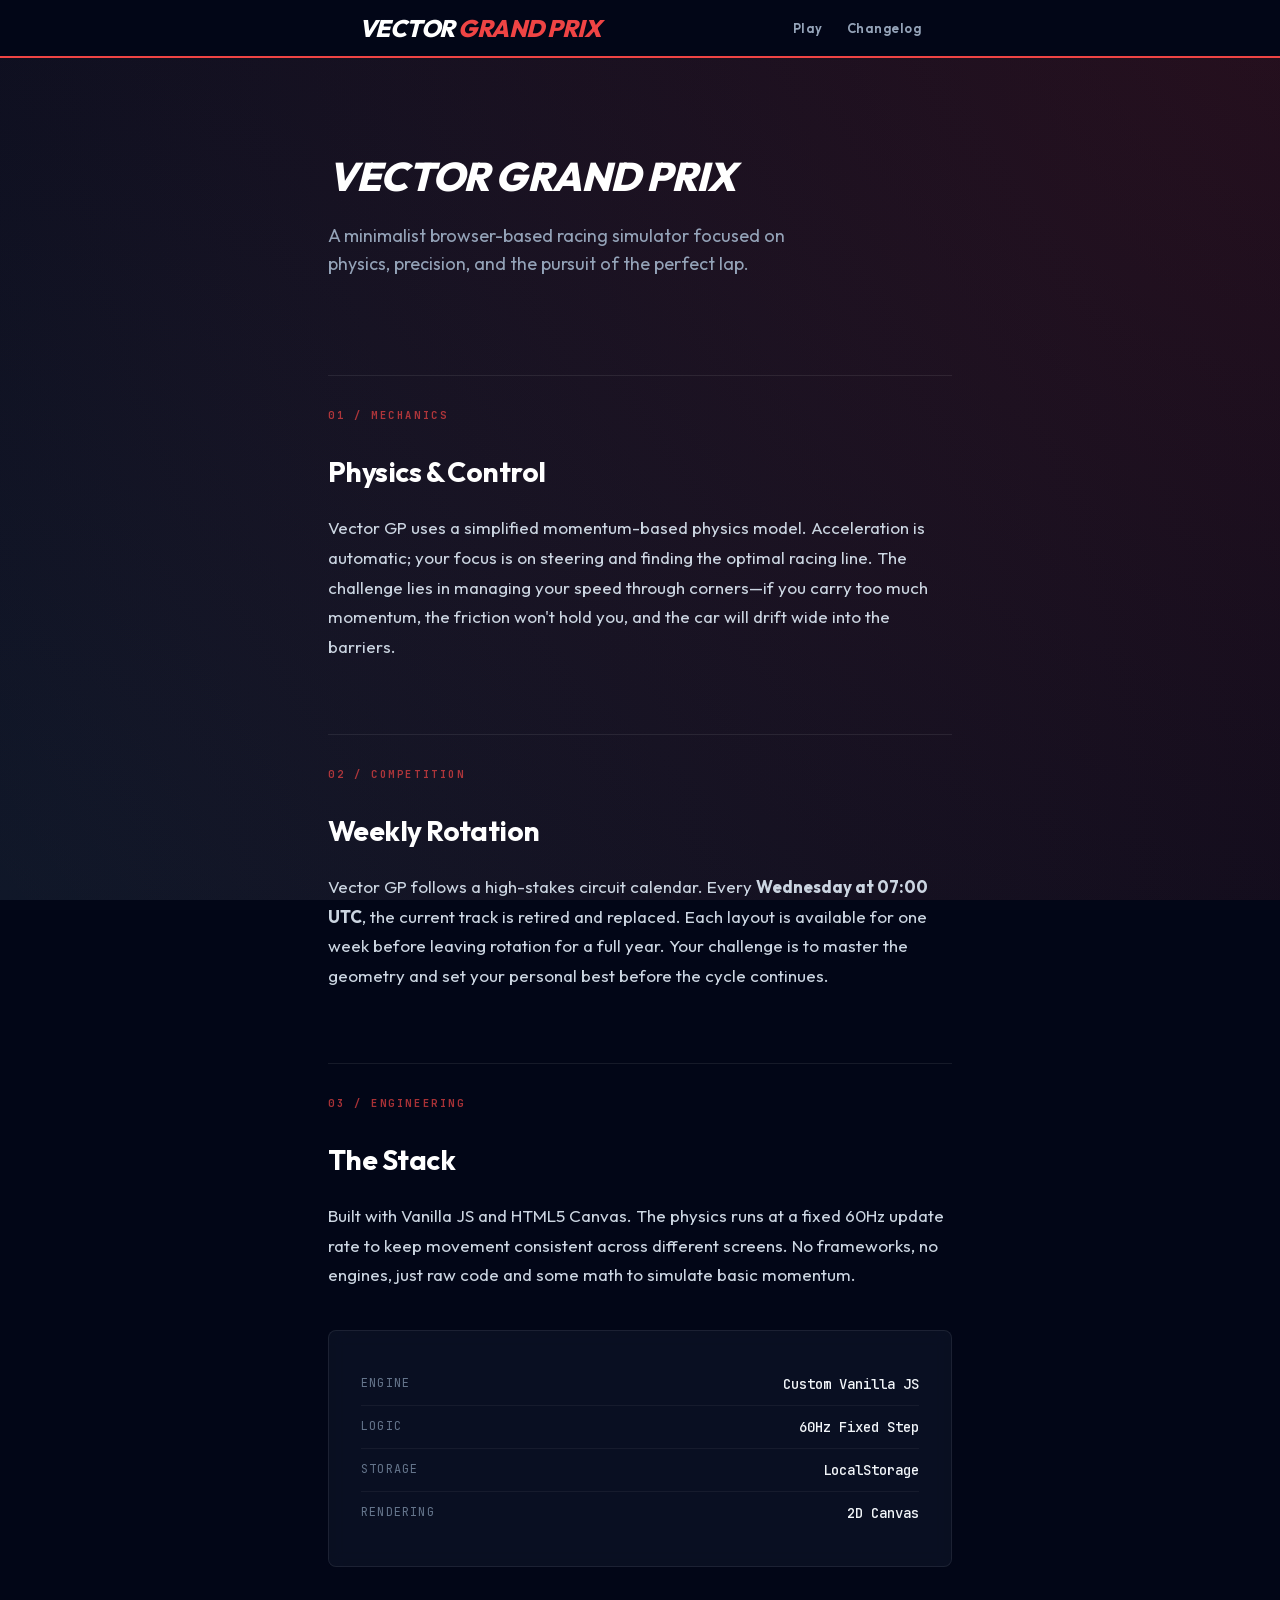
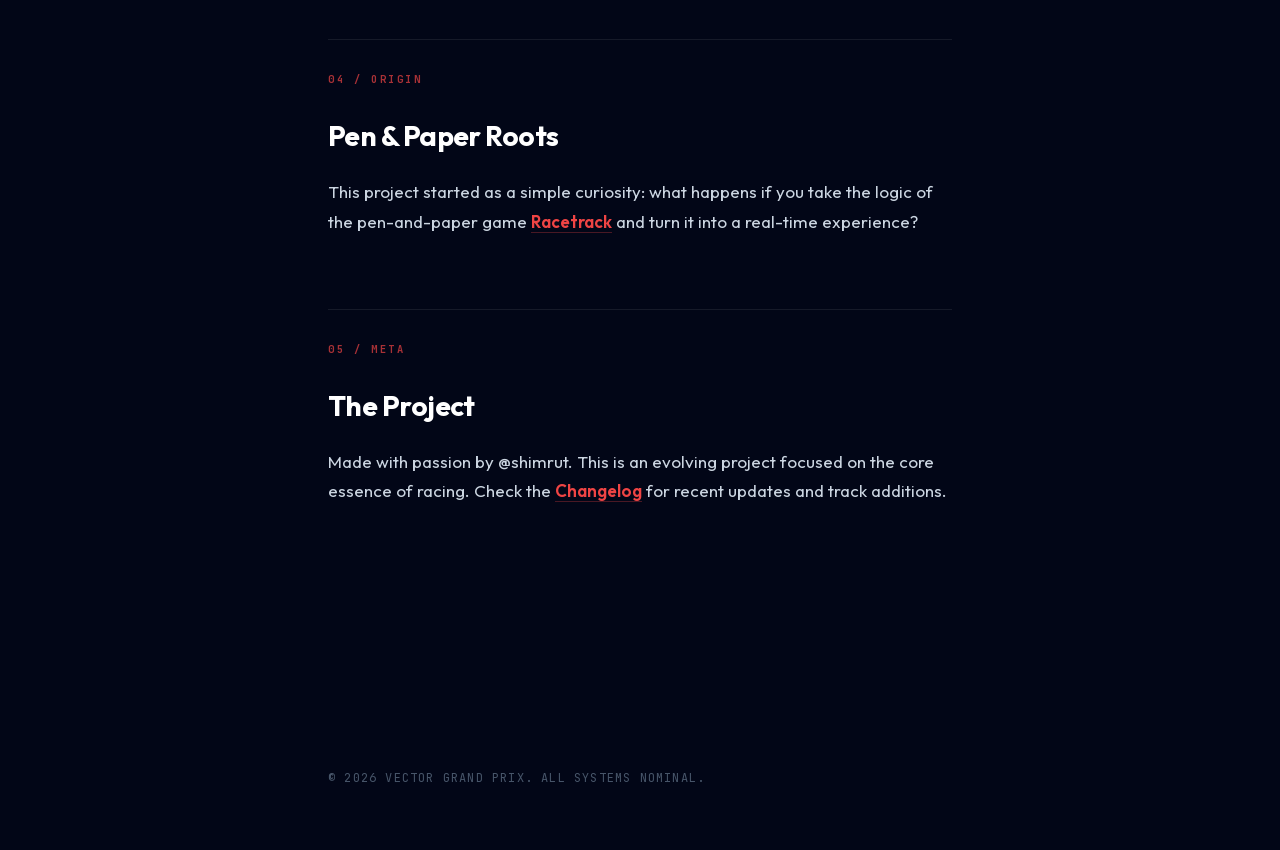
==== about.html @ 2364486f "Add files via upload Signed-off-by: Bogdan Popa <67425099+shimrut@users.noreply.github.com>" ====
<!DOCTYPE html>
<html lang="en">

<head>
    <script>
        if (location.hostname === 'vectorgp.run') {
            const s = document.createElement('script');
            s.defer = true;
            s.src = 'https://cloud.umami.is/script.js';
            s.dataset.websiteId = 'd61b5069-df2c-4e9b-a7d2-125c7fb7c760';
            document.head.appendChild(s);
        }
    </script>
    <meta charset="UTF-8">
    <meta name="viewport" content="width=device-width, initial-scale=1.0, viewport-fit=cover">
    <title>About | Vector Grand Prix</title>
    <meta name="description"
        content="About Vector Grand Prix: a free browser-based formula racing game. Physics-based steering, weekly circuits, no sign-up.">
    <meta name="keywords" content="vector grand prix about, formula racing game, browser racing, free racing game">
    <meta name="author" content="Vector Grand Prix Team">

    <meta property="og:type" content="website">
    <meta property="og:site_name" content="Vector Grand Prix">
    <meta property="og:url" content="https://vectorgp.run/about.html">
    <meta property="og:title" content="About | Vector Grand Prix">
    <meta property="og:description"
        content="Free browser formula racing. Master circuits, set your best lap. New track every Wednesday.">
    <meta property="og:image" content="https://vectorgp.run/social-preview.png">
    <meta property="og:locale" content="en_US">

    <meta property="twitter:card" content="summary_large_image">
    <meta property="twitter:url" content="https://vectorgp.run/about.html">
    <meta property="twitter:title" content="About | Vector Grand Prix">
    <meta property="twitter:description"
        content="Free browser formula racing. Master circuits, set your best lap. New track every Wednesday.">
    <meta property="twitter:image" content="https://vectorgp.run/social-preview.png">

    <link rel="canonical" href="https://vectorgp.run/about.html">
    <link rel="icon" type="image/png" href="favicon.png">
    <link rel="stylesheet" href="styles.css?v=0.347">

    <!-- Structured data (SEO + GEO: machine-readable, quotable summary for search and generative engines) -->
    <script type="application/ld+json">
    {
      "@context": "https://schema.org",
      "@type": "WebPage",
      "name": "About | Vector Grand Prix",
      "description": "About Vector Grand Prix: free browser-based formula racing. Physics-based steering, weekly circuits, no sign-up. New track every Wednesday at 07:00 UTC. Play on desktop or mobile.",
      "inLanguage": "en",
      "url": "https://vectorgp.run/about.html",
      "isPartOf": { "@type": "WebSite", "name": "Vector Grand Prix", "url": "https://vectorgp.run/" },
      "about": {
        "@type": "VideoGame",
        "name": "Vector Grand Prix",
        "description": "Free browser formula racing game. Steer with keyboard or touch, drift around circuits, set your best lap without crashing. New track weekly (Wednesday 07:00 UTC).",
        "genre": "Racing",
        "gamePlatform": "Web browser",
        "playMode": "SinglePlayer",
        "inLanguage": "en",
        "author": { "@type": "Person", "name": "Bogdan Popa" },
        "url": "https://vectorgp.run/"
      },
      "mainEntity": {
        "@type": "VideoGame",
        "name": "Vector Grand Prix",
        "genre": "Racing",
        "gamePlatform": "Web browser",
        "playMode": "SinglePlayer"
      },
      "breadcrumb": {
        "@type": "BreadcrumbList",
        "itemListElement": [
          { "@type": "ListItem", "position": 1, "name": "Play", "item": "https://vectorgp.run/" },
          { "@type": "ListItem", "position": 2, "name": "About", "item": "https://vectorgp.run/about.html" }
        ]
      }
    }
    </script>
</head>

<body class="about-page">

    <header role="banner">
        <a href="index.html" class="site-logo">Vector <span class="full-name">Grand Prix</span></a>
        <nav class="header-right" aria-label="Site">
            <a href="index.html"
                style="color: #94a3b8; text-decoration: none; font-size: 0.8125rem; font-weight: 600; letter-spacing: 0.04em; transition: color 0.2s;">Play</a>
            <a href="changelog.html"
                style="color: #94a3b8; text-decoration: none; font-size: 0.8125rem; font-weight: 600; letter-spacing: 0.04em; transition: color 0.2s;">Changelog</a>
        </nav>
    </header>

    <main class="about-page__main" role="main">
        <section class="about-hero" aria-label="Introduction">
            <h1 class="about-hero__title">Vector Grand Prix</h1>
            <p class="about-hero__subtitle">A minimalist browser-based racing simulator focused on physics, precision,
                and the pursuit of the perfect lap.</p>
        </section>

        <section class="about-section">
            <span class="about-section__label">01 / Mechanics</span>
            <div class="about-content">
                <h2>Physics & Control</h2>
                <p>Vector GP uses a simplified momentum-based physics model. Acceleration is automatic; your focus is on
                    steering and finding the optimal racing line. The challenge lies in managing your speed through
                    corners—if you carry too much momentum, the friction won't hold you, and the car will drift wide
                    into the barriers.</p>
            </div>
        </section>

        <section class="about-section">
            <span class="about-section__label">02 / Competition</span>
            <div class="about-content">
                <h2>Weekly Rotation</h2>
                <p>Vector GP follows a high-stakes circuit calendar. Every <strong>Wednesday at 07:00 UTC</strong>, the
                    current track is retired and replaced. Each layout is available for one week before leaving rotation
                    for a full year. Your challenge is to master the geometry and set your personal best before the
                    cycle continues.</p>
            </div>
        </section>

        <section class="about-section">
            <span class="about-section__label">03 / Engineering</span>
            <div class="about-content">
                <h2>The Stack</h2>
                <p>Built with Vanilla JS and HTML5 Canvas. The physics runs at a fixed 60Hz update rate to keep movement
                    consistent across different screens. No frameworks, no engines, just raw code and some math to
                    simulate basic momentum.</p>

                <div class="about-specs">
                    <div class="spec-item">
                        <span class="spec-label">Engine</span>
                        <span class="spec-value">Custom Vanilla JS</span>
                    </div>
                    <div class="spec-item">
                        <span class="spec-label">Logic</span>
                        <span class="spec-value">60Hz Fixed Step</span>
                    </div>
                    <div class="spec-item">
                        <span class="spec-label">Storage</span>
                        <span class="spec-value">LocalStorage</span>
                    </div>
                    <div class="spec-item">
                        <span class="spec-label">Rendering</span>
                        <span class="spec-value">2D Canvas</span>
                    </div>
                </div>
            </div>
        </section>

        <section class="about-section">
            <span class="about-section__label">04 / Origin</span>
            <div class="about-content">
                <h2>Pen & Paper Roots</h2>
                <p>This project started as a simple curiosity: what happens if you take the logic of the pen-and-paper
                    game <a href="https://en.wikipedia.org/wiki/Racetrack_(game)" target="_blank"
                        rel="noopener">Racetrack</a> and turn it into a real-time experience?</p>
            </div>
        </section>

        <section class="about-section">
            <span class="about-section__label">05 / Meta</span>
            <div class="about-content">
                <h2>The Project</h2>
                <p>Made with passion by @shimrut. This is an evolving project focused on the core essence of racing.
                    Check the <a href="changelog.html">Changelog</a> for recent updates and track additions.</p>
            </div>
        </section>
    </main>

    <footer
        style="text-align: left; max-width: 42rem; margin: 0 auto; padding: 4rem 1.5rem; color: #475569; font-size: 0.75rem; font-family: var(--mono-font); text-transform: uppercase; letter-spacing: 0.1em;">
        &copy; 2026 Vector Grand Prix. ALL SYSTEMS NOMINAL.
    </footer>

</body>

</html>
---- styles.css ----
@import url('fonts.css');

/* Global Box Sizing for correct padding handling */
* {
    box-sizing: border-box;
}

:root {
    --bg-color: #020617; /* Deeper dark */
    --text-color: #f8fafc;
    --accent-color: #ef4444; /* Racing Red */
    --danger-color: #ef4444;
    
    /* New Design Tokens */
    --glass-bg: rgba(15, 23, 42, 0.6);
    --glass-border: rgba(255, 255, 255, 0.08);
    --card-shadow: 0 8px 32px 0 rgba(0, 0, 0, 0.8);
    --header-font: 'Outfit', sans-serif;
    --mono-font: 'JetBrains Mono', monospace;
    
    /* Gradients */
    --hero-gradient: radial-gradient(circle at top right, rgba(239, 68, 68, 0.15), transparent),
                     radial-gradient(circle at bottom left, rgba(30, 41, 59, 0.5), transparent);
}

/* Keyboard focus: visible ring only when focusing via keyboard */
button:focus-visible,
select:focus-visible,
.text-link-btn:focus-visible,
.touch-btn:focus-visible,
a:focus-visible {
    outline: 2px solid var(--accent-color);
    outline-offset: 2px;
}

body {
    margin: 0;
    padding: 0;
    background-color: var(--bg-color);
    color: var(--text-color);
    font-family: 'Segoe UI', system-ui, sans-serif;
    display: flex;
    flex-direction: column;
    align-items: center;
    height: 100vh;
    height: 100dvh;
    /* Dynamic viewport for mobile (avoids address bar) */
    min-height: -webkit-fill-available;
    overflow: hidden;
    user-select: none;
    -webkit-user-select: none;
    /* iOS Safari */
}

header {
    width: 100%;
    padding: 0.8rem 1.5rem;
    display: flex;
    justify-content: space-between;
    align-items: center;
    background: #020617;
    border-bottom: 2px solid var(--accent-color);
    z-index: 1000;
    position: relative;
    /* For absolute menu positioning */
}

h1 {
    margin: 0;
    font-size: 1.5rem;
    font-weight: 800;
    letter-spacing: -0.02em;
    color: #fff;
    text-transform: uppercase;
    font-style: italic;
}

h1 .full-name,
h1 .short-name {
    color: var(--accent-color);
}

/* Site logo (non-heading, for subpages with single h1) */
a.site-logo {
    margin: 0;
    font-size: 1.5rem;
    font-weight: 800;
    letter-spacing: -0.02em;
    color: #fff;
    text-transform: uppercase;
    font-style: italic;
    text-decoration: none;
}
a.site-logo .full-name { color: var(--accent-color); }
a.site-logo:hover { color: #fff; }

/* Container for right-side header items */
.header-right {
    display: flex;
    align-items: center;
    gap: 1.5rem;
}

.settings-group {
    display: flex;
    gap: 1rem;
    align-items: center;
}

.settings-group label {
    font-size: 0.8rem;
    color: #94a3b8;
    display: flex;
    align-items: center;
    gap: 0.5rem;
    cursor: pointer;
}

.settings-group input[type="checkbox"] {
    accent-color: var(--accent-color);
    width: 1rem;
    height: 1rem;
    cursor: pointer;
}

select {
    background-color: #1e293b;
    color: var(--text-color);
    border: 1px solid #334155;
    padding: 0.5rem;
    border-radius: 0.25rem;
    font-family: inherit;
    cursor: pointer;
    outline: 2px solid transparent;
    outline-offset: 2px;
    font-weight: 600;
}

select:hover {
    border-color: var(--accent-color);
}

.hud-bar {
    position: fixed;
    top: 4rem; /* overridden by JS to sit below header */
    left: 0.75rem;
    right: 0.75rem;
    z-index: 200;
    display: flex;
    align-items: center;
    justify-content: space-between;
    background: rgba(2, 6, 23, 0.75);
    border: 1px solid #1e293b;
    border-radius: 6px;
    padding: 0.4rem 0.75rem;
    backdrop-filter: blur(5px);
    pointer-events: none;
    white-space: nowrap;
}

.hud-bar select {
    pointer-events: auto;
    background: transparent;
    background-image: url("data:image/svg+xml,%3Csvg xmlns='http://www.w3.org/2000/svg' width='12' height='12' viewBox='0 0 12 12'%3E%3Cpath fill='%2394a3b8' d='M2 4l4 4 4-4'/%3E%3C/svg%3E");
    background-repeat: no-repeat;
    background-position: right center;
    border: none;
    border-left: 1px solid #1e293b;
    padding: 0.1rem 1rem;
    font-size: 0.8rem;
    border-radius: 0;
    color: #fff;
    font-weight: 600;
    cursor: pointer;
    outline: 2px solid transparent;
    outline-offset: 2px;
    appearance: none;
    -webkit-appearance: none;
}

.hud-bar select:hover {
    color: #fff;
    border-left-color: var(--accent-color);
    background-image: url("data:image/svg+xml,%3Csvg xmlns='http://www.w3.org/2000/svg' width='12' height='12' viewBox='0 0 12 12'%3E%3Cpath fill='%23fff' d='M2 4l4 4 4-4'/%3E%3C/svg%3E");
}

.hud-stats {
    display: flex;
    align-items: center;
    gap: 0;
    font-family: 'Courier New', monospace;
}

.hud-stat {
    display: flex;
    align-items: baseline;
    gap: 0.4rem;
    padding: 0 0.75rem;
}

.hud-stat:first-child {
    padding-left: 0;
}

.hud-label {
    font-size: 0.65rem;
    font-weight: 700;
    letter-spacing: 0.1em;
    color: #ccc;
    text-transform: uppercase;
}

.hud-value {
    font-size: 0.95rem;
    font-weight: 700;
    color: var(--accent-color);
    font-variant-numeric: tabular-nums;
    min-width: 5ch;
    text-align: right;
}

#speed-val {
    min-width: 3ch;
}

.hud-divider {
    width: 1px;
    height: 1rem;
    background: #1e293b;
    flex-shrink: 0;
}

/* Menu Toggle Button (Mobile) */
#menu-toggle {
    display: none;
    background: transparent;
    border: 1px solid #334155;
    color: white;
    font-size: 1.2rem;
    padding: 0.4rem 0.8rem;
    border-radius: 4px;
    cursor: pointer;
}

#game-container {
    position: relative;
    flex-grow: 1;
    flex-shrink: 1;
    min-height: 0;
    /* Allow flex child to shrink below content size */
    width: 100%;
    display: flex;
    justify-content: center;
    align-items: center;
    overflow: hidden;
    background-color: #0f172a;
    touch-action: none;
    /* Prevent browser handling gestures */
}

canvas {
    box-shadow: 0 0 50px rgba(0, 0, 0, 0.5);
}



button {
    background-color: #334155;
    color: var(--text-color);
    border: none;
    border-bottom: 3px solid #1e293b;
    padding: 0.5rem 1rem;
    border-radius: 0.25rem;
    font-weight: 700;
    cursor: pointer;
    transition: all 0.1s;
    text-transform: uppercase;
    font-size: 0.8rem;
    letter-spacing: 0.05em;
}



button:active {
    transform: translateY(2px);
    border-bottom-width: 0;
}

button.danger {
    background-color: #7f1d1d;
    border-bottom-color: #450a0a;
}

button.danger:hover {
    background-color: #ef4444;
}

/* Mobile Controls Styling */
.mobile-controls {
    display: none;
    /* Hidden on desktop */
    position: absolute;
    bottom: 0;
    width: 100%;
    justify-content: space-between;
    padding: 0 5% max(20px, env(safe-area-inset-bottom));
    box-sizing: border-box;
    pointer-events: none;
    /* Click-through empty space */
    z-index: 30;
}

.control-group {
    display: flex;
    gap: 15px;
    align-items: flex-end;
    pointer-events: auto;
    width: 100%;
    justify-content: space-between;
}

.touch-btn {
    width: 130px;
    height: 130px;
    background: rgba(255, 255, 255, 0.1);
    border: 2px solid rgba(255, 255, 255, 0.2);
    border-radius: 50%;
    color: white;
    font-size: 48px;
    display: flex;
    justify-content: center;
    align-items: center;
    user-select: none;
    touch-action: manipulation;
    cursor: pointer;
    backdrop-filter: blur(4px);
    transition: transform 0.1s, background 0.1s;
}

.touch-btn:active,
.touch-btn.active {
    background: rgba(239, 68, 68, 0.6);
    transform: scale(0.95);
    border-color: var(--accent-color);
}

/* Start Screen & Lights */
#start-overlay {
    position: absolute;
    top: 0;
    left: 0;
    width: 100%;
    height: 100%;
    background: rgba(0, 0, 0, 0.6);
    display: flex;
    flex-direction: column;
    justify-content: center;
    align-items: center;
    z-index: 50;
    backdrop-filter: blur(5px);
}

#start-group {
    display: none; /* Hidden until loadTrack completes (avoids flash for both new and returning players) */
    flex-direction: column;
    align-items: center;
    margin-top: 10vh;
    gap: 8rem;
}

#first-time-msg {
    text-align: center;
    margin-bottom: 1.75rem;
    width: min(320px, 88vw);
}

.ftu-header {
    display: flex;
    flex-direction: column;
    align-items: center;
    margin-bottom: 1.25rem;
}

.ftu-eyebrow {
    display: block;
    font-size: 0.6rem;
    font-weight: 700;
    letter-spacing: 5px;
    text-transform: uppercase;
    color: var(--accent-color);
    margin-bottom: 0.3rem;
}

.ftu-title {
    display: block;
    font-size: 2.8rem;
    font-weight: 900;
    letter-spacing: -1px;
    text-transform: uppercase;
    color: #fff;
    line-height: 1;
    text-shadow: 0 0 50px rgba(239, 68, 68, 0.35);
}

.ftu-rules {
    counter-reset: rule;
    list-style: none;
    padding: 0.85rem 0;
    margin: 0 0 1rem;
    border-top: 1px solid rgba(255, 255, 255, 0.08);
    border-bottom: 1px solid rgba(255, 255, 255, 0.08);
    text-align: left;
    width: 100%;
}

.ftu-rules li {
    counter-increment: rule;
    display: flex;
    align-items: baseline;
    gap: 0.65rem;
    font-size: 0.9rem;
    font-weight: 500;
    color: rgba(255, 255, 255, 0.9);
    padding: 0.3rem 0;
}

.ftu-rules li::before {
    content: counter(rule, decimal-leading-zero);
    font-family: 'Courier New', monospace;
    font-size: 0.7rem;
    font-weight: 700;
    color: var(--accent-color);
    flex-shrink: 0;
    line-height: 1.6;
}

.ftu-cadence {
    display: block;
    width: 100%;
    text-align: left;
    font-size: 0.65rem;
    font-weight: 700;
    letter-spacing: 1.5px;
    text-transform: uppercase;
    color: rgba(255, 255, 255, 0.5);
    border-left: 2px solid rgba(239, 68, 68, 0.45);
    padding-left: 0.6rem;
    box-sizing: border-box;
}

#start-btn {
    margin-top: 0;
    font-size: 1.5rem;
    padding: 1.5rem 3rem;
    background: var(--accent-color);
    color: white;
    border: none;
    border-radius: 8px;
    cursor: pointer;
    text-transform: uppercase;
    font-weight: 800;
    letter-spacing: 2px;
    box-shadow: 0 0 20px rgba(239, 68, 68, 0.5);
    animation: pulse 2s infinite;
    max-width: 90vw;
    white-space: nowrap;
    overflow: hidden;
    text-overflow: ellipsis;
}

@keyframes pulse {
    0% {
        transform: scale(1);
        box-shadow: 0 0 20px rgba(239, 68, 68, 0.5);
    }

    50% {
        transform: scale(1.05);
        box-shadow: 0 0 40px rgba(239, 68, 68, 0.8);
    }

    100% {
        transform: scale(1);
        box-shadow: 0 0 20px rgba(239, 68, 68, 0.5);
    }
}

#start-lights {
    position: absolute;
    top: 20%;
    left: 50%;
    transform: translateX(-50%);
    display: flex;
    gap: 15px;
    background: #111;
    padding: 15px 25px;
    border-radius: 10px;
    border: 2px solid #333;
    z-index: 40;
    opacity: 0;
    pointer-events: none;
    transition: opacity 0.3s;
}

#start-lights.visible {
    opacity: 1;
}

.light {
    width: 40px;
    height: 40px;
    background: #333;
    border-radius: 50%;
    border: 2px solid #000;
    box-shadow: inset 0 0 10px #000;
    transition: background 0.1s, box-shadow 0.1s;
}

.light.on {
    background: #ff0000;
    box-shadow: 0 0 20px #ff0000;
}

/* Green Light Style */
.light.green {
    background: #22c55e;
    box-shadow: 0 0 20px #22c55e;
}

/* GO Message Styling - Positioned higher */
#go-message {
    position: absolute;
    top: 20%;
    left: 50%;
    transform: translate(-50%, -50%) scale(0.5);
    font-size: 8rem;
    font-weight: 900;
    color: #22c55e;
    text-shadow: 0 0 20px #fff;
    pointer-events: none;
    z-index: 60;
    opacity: 0;
    transition: all 0.2s cubic-bezier(0.175, 0.885, 0.32, 1.275);
}

#go-message.visible {
    opacity: 1;
    transform: translate(-50%, -50%) scale(1.2);
}

.modal {
    position: fixed;
    top: 0;
    left: 0;
    right: 0;
    bottom: 0;
    background: rgba(0, 0, 0, 0.9);
    display: flex;
    flex-direction: column;
    justify-content: center;
    align-items: center;
    padding: calc(7rem + env(safe-area-inset-top)) env(safe-area-inset-right) calc(2rem + env(safe-area-inset-bottom)) env(safe-area-inset-left);
    overflow-y: auto;
    z-index: 100;
    opacity: 0;
    pointer-events: none;
    transition: opacity 0.3s ease;
}

.modal.active {
    opacity: 1;
    pointer-events: all;
}

.modal-card {
    display: flex;
    flex-direction: column;
    align-items: center;
    width: 100%;
    max-width: 420px;
    background: linear-gradient(135deg, #020617 0%, #111827 100%);
    border: 2px solid #334155;
    border-radius: 8px;
    padding: 2rem;
    margin: auto;
    transform: scale(0.95) translateY(20px);
    transition: transform 0.3s ease;
}

.modal.active .modal-card {
    transform: scale(1) translateY(0);
}

.modal h2 {
    font-size: 3.5rem;
    margin: 0 0 0.25rem;
    color: #fff;
    text-transform: uppercase;
    font-style: italic;
    font-weight: 900;
    text-align: center;
    letter-spacing: 2px;
}

.modal p {
    font-size: 1.2rem;
    margin: 0 0 1.25rem;
    font-family: 'Courier New', monospace;
    color: var(--accent-color);
    text-align: center;
    font-weight: bold;
    letter-spacing: 1px;
    text-transform: uppercase;
}

.modal-preview-wrap {
    width: calc(100% + 4rem);
    margin-left: -2rem;
    margin-right: -2rem;
}

.modal-preview-img {
    display: block;
    width: 100%;
    height: auto;
}

.share-panel {
    width: 100%;
    margin-bottom: 0.5rem;
    margin-top: -1.5rem;
    display: none;
    flex-direction: column;
    align-items: stretch;
    gap: 0.8rem;
}

#share-btn {
    width: 100%;
    padding: 1rem;
    font-size: 0.95rem;
    background: #334155;
    border: none;
    border-bottom: 3px solid #1e293b;
    color: #f8fafc;
    border-radius: 4px;
    text-transform: uppercase;
    font-weight: bold;
    transition: all 0.1s;
}

#share-btn:hover {
    background: #475569;
    border-bottom-color: #334155;
    transform: translateY(-1px);
}

#share-btn:active {
    transform: translateY(2px);
    border-bottom-width: 0;
}

.modal-lap-times-container {
    width: 100%;
    margin-bottom: 1rem;
}

.runs-header-row {
    display: flex;
    justify-content: space-between;
    align-items: baseline;
    margin-bottom: 1rem;
    padding-bottom: 1rem;
    border-bottom: 2px solid #1e293b;
}

.runs-header-title,
.runs-header-best {
    font-size: 1.75rem;
    font-weight: 900;
    font-style: italic;
    text-transform: uppercase;
    letter-spacing: 2px;
    color: #fff;
}

.runs-header-best {
    display: flex;
    flex-direction: column;
    align-items: flex-end;
}

.runs-header-label {
    font-size: 0.65rem;
    font-weight: bold;
    letter-spacing: 2px;
    color: #475569;
    margin-bottom: 0.1rem;
}

.runs-header-value {
    font-family: 'Courier New', monospace;
    font-size: 1.1rem;
    font-weight: 700;
    color: #22c55e;
}

.lap-times-list {
    width: 100%;
}

.lap-time-item {
    display: flex;
    align-items: baseline;
    justify-content: space-between;
    gap: 0.75rem;
    padding: 0.5rem 0;
    border-bottom: 1px solid #1e293b;
    font-family: 'Courier New', monospace;
    color: #475569;
}

.lap-time-item:last-child {
    border-bottom: none;
}

.run-left {
    display: flex;
    align-items: baseline;
    gap: 0.75rem;
}

.run-index {
    font-size: 0.7rem;
    font-weight: bold;
    letter-spacing: 1px;
    min-width: 1.5rem;
    text-align: right;
    flex-shrink: 0;
}

.run-time {
    font-size: 1.1rem;
    font-weight: 700;
    color: #94a3b8;
}

.run-delta-wrap {
    min-width: 3.5rem;
    text-align: right;
}

.run-delta {
    font-size: 0.75rem;
    font-weight: 600;
    color: var(--accent-color);
}

.lap-time-item.current .run-index,
.lap-time-item.current .run-time {
    color: #fff;
}

.lap-time-item.best .run-index,
.lap-time-item.best .run-time {
    color: #22c55e;
}

.modal-view {
    display: none;
    flex-direction: column;
    align-items: center;
    width: 100%;
}

.modal-view.active-view {
    display: flex;
    animation: fadeIn 0.3s ease;
}

@keyframes fadeIn {
    from {
        opacity: 0;
        transform: translateY(10px);
    }

    to {
        opacity: 1;
        transform: translateY(0);
    }
}

.text-link-btn {
    background: transparent;
    border: none;
    color: #94a3b8;
    font-size: 0.9rem;
    cursor: pointer;
    margin-top: 1rem;
    text-decoration: underline;
    text-underline-offset: 4px;
    font-family: inherit;
    padding: 0.5rem;
}

.text-link-btn:hover {
    color: #fff;
}

.modal-subtitle {
    color: #fff;
    font-size: 1.75rem;
    font-weight: 900;
    font-style: italic;
    text-transform: uppercase;
    letter-spacing: 2px;
    margin: 0 0 1rem;
    width: 100%;
    text-align: left;
}

.modal-stats-row {
    width: 100%;
    display: flex;
    justify-content: space-between;
    align-items: flex-end;
    margin-bottom: -3rem;
    margin-top: 1rem;
    z-index: 1000;
}

.modal-stats-row[data-has-runs="true"] {
    cursor: pointer;
}

.modal-stats-row[data-has-runs="true"]:hover {
    opacity: 0.9;
}

.modal-stat-left {
    display: flex;
    flex-direction: column;
    align-items: flex-start;
}

.modal-stat-right {
    display: flex;
    flex-direction: column;
    align-items: flex-end;
}

.modal-stat-center {
    display: flex;
    flex-direction: column;
    align-items: center;
    width: 100%;
}

.modal-stats-row:has(.modal-stat-center) {
    margin-bottom: 0;
    align-items: center;
}

.modal-stat-label {
    font-family: 'Courier New', monospace;
    font-size: 0.95rem;
    font-weight: bold;
    letter-spacing: 2px;
    text-transform: uppercase;
    color: #7d8fa9;
    margin-bottom: 0.1rem;
}

.modal-stat-value {
    font-family: 'Courier New', monospace;
    font-size: 2rem;
    font-weight: 900;
    color: #f8fafc;
    letter-spacing: -1px;
    line-height: 1;
}

.modal-stat-value--best {
    color: #22c55e;
}

.modal-stat-value--crash {
    color: var(--accent-color);
}

.modal--crash {
    justify-content: flex-end;
    padding-bottom: max(5rem, env(safe-area-inset-bottom));
}

.modal--crash h2 {
    color: var(--text-color);
}

.modal--crash .modal-card {
    margin: 0 auto;
}

.modal-stat-delta {
    color: var(--accent-color);
    font-size: 0.75em;
    font-weight: 700;
}

#modal-reset-btn {
    background: var(--accent-color);
    border: none;
    border-bottom: 3px solid #991b1b;
    padding: 1.1rem 2rem;
    font-size: 1.1rem;
    border-radius: 4px;
    text-transform: uppercase;
    font-weight: 800;
    letter-spacing: 1.5px;
    color: white;
    width: 100%;
    margin-top: 0.5rem;
    cursor: pointer;
}

#modal-reset-btn:hover {
    transform: translateY(-1px);
    background: #f87171;
    border-bottom-color: #7f1d1d;
}

#modal-reset-btn:active {
    transform: translateY(2px);
    border-bottom-width: 0;
}

.modal-btn-kbd {
    display: inline-block;
    padding: 0.15rem 0.4rem;
    font-size: 0.75em;
    background: rgba(255, 255, 255, 0.15);
    border-radius: 3px;
    border: 1px solid rgba(255, 255, 255, 0.35);
    margin-left: 0.4rem;
    font-family: inherit;
    vertical-align: middle;
}

.key-hint {
    position: absolute;
    bottom: 1rem;
    right: 1rem;
    color: rgba(255, 255, 255, 0.4);
    font-size: 0.8rem;
    text-align: right;
    font-family: monospace;
}

.key-hint .version-label {
    display: block;
    font-size: 0.65rem;
    opacity: 0.6;
    margin-top: 0.25rem;
}

/* Desktop: center header and HUD content */
@media (min-width: 769px) {
    header {
        justify-content: center;
        gap: 12rem;
    }

    .hud-bar {
        left: 50%;
        right: auto;
        width: min(560px, calc(100vw - 2rem));
        transform: translateX(-50%);
    }
}

@media (max-width: 768px),
(hover: none) and (pointer: coarse),
(max-height: 600px) and (orientation: landscape) {
    .full-name {
        display: none;
    }

    .short-name {
        display: inline !important;
    }

    .htp-text {
        display: none;
    }

    .htp-icon {
        display: inline !important;
        font-size: 1.2rem;
    }

    /* Slightly smaller CTA text on narrower screens so the copy wraps cleanly */
    #start-btn {
        font-size: 1.1rem;
        padding: 1.1rem 2rem;
        letter-spacing: 1px;
    }

    .header-right {
        gap: 0.5rem;
    }

    .settings-group {
        display: none; /* Already removed trace route, but keeping this just in case */
    }

    .hud-bar {
        left: 0.5rem;
        right: 0.5rem;
        padding: 0.5rem 0.6rem;
    }

    .hud-label {
        font-size: 0.6rem;
    }

    .hud-value {
        font-size: 0.85rem;
    }

    .hud-stat {
        padding: 0 0.5rem;
    }

    .hud-bar select {
        font-size: 0.75rem;
        padding-left: 0.5rem;
    }

    /* Hide Menu Toggle */
    #menu-toggle {
        display: none !important;
    }

    .mobile-controls {
        display: flex;
    }

    .key-hint {
        display: none;
    }


    .light {
        width: 30px;
        height: 30px;
    }

    /* Modal: streamlined on mobile portrait */
    .modal-btn-kbd {
        display: none;
    }

    /* Push card below the HUD bar */
    .modal {
        padding-top: 7rem;
    }

    .modal-card {
        padding: 1rem;
        max-width: min(92vw, 420px);
    }

    .modal-preview-wrap {
        width: 100%;
        margin-left: -1.5rem;
        margin-right: -1.5rem;
    }

    #modal-main-view {
        padding-bottom: 0;
    }

    .modal h2 {
        font-size: 2rem;
        margin-bottom: 0.1rem;
        z-index: 1000;
    }

    .modal p {
        font-size: 0.95rem;
        margin-bottom: 0.75rem;
    }

    /* Separate stats from image instead of overlapping — cleaner hierarchy */
    .modal-stats-row {
        margin-bottom: 0;
        margin-top: 0.5rem;
    }

    .modal-stat-value {
        font-size: 1.75rem;
    }

    .lap-times-list {
        max-height: 200px;
        padding: 0.5rem;
    }

    .lap-time-item {
        padding: 0.4rem 0.5rem;
        font-size: 0.9rem;
    }

    .modal #modal-reset-btn {
        padding: 0.9rem 1.5rem;
        font-size: 1rem;
        margin-top: 0.75rem;
    }

    #share-btn {
        padding: 0.8rem;
        font-size: 0.9rem;
    }
}

/* Landscape mobile: shorter viewport – smaller buttons, ensure visibility */
@media (orientation: landscape) and (max-height: 500px) {
    .touch-btn {
        width: 120px;
        height: 120px;
        font-size: 32px;
    }

    .mobile-controls {
        padding: 0 3% max(12px, env(safe-area-inset-bottom));
    }
}

/* Modal in landscape: compact layout so content fits */
@media (orientation: landscape) and (max-height: 500px) {
    .modal {
        justify-content: flex-start;
        padding-top: 0.5rem;
        padding-bottom: max(0.5rem, env(safe-area-inset-bottom));
    }

    .modal-card {
        padding: 0.75rem 1rem;
        margin: 0 auto;
    }

    .modal-preview-wrap {
        width: calc(100% + 2rem);
        margin-left: -1rem;
        margin-right: -1rem;
        margin-bottom: 0.75rem;
    }

    .modal h2 {
        font-size: 1.75rem;
        margin-bottom: 0.15rem;
    }

    .modal p {
        font-size: 0.95rem;
        margin-bottom: 0.5rem;
    }

    .modal #modal-reset-btn {
        padding: 0.5rem 1.25rem;
        font-size: 0.85rem;
    }

    #share-btn {
        padding: 0.7rem 1rem;
        font-size: 0.85rem;
    }

    .lap-times-list {
        max-height: 100px;
        padding: 0.3rem;
    }

    .lap-time-item {
        padding: 0.25rem 0.4rem;
        font-size: 0.8rem;
    }
}

/* How to Play Modal Styles */
.htp-instructions {
    text-align: left;
    margin: 1.5rem 0 0;
    width: 100%;
}

.htp-rules {
    counter-reset: htp-rule;
    list-style: none;
    padding: 0;
    margin: 0;
}

.htp-rules li {
    counter-increment: htp-rule;
    display: flex;
    align-items: baseline;
    gap: 0.75rem;
    padding: 0.8rem 0;
    font-size: 1rem;
    color: var(--text-color);
    font-weight: 400;
    line-height: 1.4;
    border-bottom: 1px solid rgba(255, 255, 255, 0.07);
}

.htp-rules li:first-child {
    border-top: 1px solid rgba(255, 255, 255, 0.07);
}

.htp-rules li::before {
    content: counter(htp-rule, decimal-leading-zero);
    font-family: 'Courier New', monospace;
    font-size: 0.75rem;
    font-weight: 700;
    color: var(--accent-color);
    flex-shrink: 0;
    line-height: 1.6;
}

.htp-cadence {
    display: block;
    font-size: 0.65rem;
    font-weight: 700;
    letter-spacing: 1.5px;
    text-transform: uppercase;
    color: rgba(255, 255, 255, 0.38);
    border-left: 2px solid rgba(239, 68, 68, 0.45);
    margin-top: 1.25rem;
}

/* — About page: Premium Racing Aesthetic — */
.about-page {
    display: block;
    overflow-x: hidden;
    overflow-y: auto;
    min-height: 100vh;
    user-select: text;
    -webkit-user-select: text;
    font-family: var(--header-font);
    background: var(--bg-color);
    background-image: var(--hero-gradient);
    background-attachment: fixed;
    color: var(--text-color);
}

.about-page #game-container { display: none; }

.about-page__main {
    max-width: 42rem; /* Narrower for better readability */
    margin: 0 auto;
    padding: 6rem 1.5rem 8rem;
    position: relative;
    z-index: 10;
}

/* Hero Section - More Refined */
.about-hero {
    margin-bottom: 6rem;
    text-align: left; /* Editorial alignment */
}

.about-hero__kicker {
    font-family: var(--mono-font);
    font-size: 0.7rem;
    font-weight: 700;
    letter-spacing: 0.5em;
    text-transform: uppercase;
    color: var(--accent-color);
    margin-bottom: 1rem;
    display: block;
    opacity: 0.8;
}

.about-hero__title {
    font-size: 2.5rem;
    font-weight: 800;
    line-height: 1.1;
    letter-spacing: -0.02em;
    margin: 0 0 1.5rem;
    color: #fff;
}

.about-hero__subtitle {
    font-size: 1.125rem;
    line-height: 1.6;
    color: #94a3b8;
    max-width: 32rem;
    margin: 0;
}

/* Editorial Content Flow */
.about-section {
    margin-bottom: 4.5rem;
    border-top: 1px solid var(--glass-border);
    padding-top: 2rem;
}

.about-section__label {
    font-family: var(--mono-font);
    font-size: 0.65rem;
    font-weight: 700;
    letter-spacing: 0.25em;
    text-transform: uppercase;
    color: var(--accent-color);
    margin-bottom: 2rem;
    display: block;
    opacity: 0.7;
}

.about-content {
    display: grid;
    grid-template-columns: 1fr;
    gap: 1.5rem;
}

.about-content h2 {
    font-size: 1.75rem;
    font-weight: 700;
    margin: 0;
    color: #fff;
    letter-spacing: -0.02em;
}

.about-content p {
    font-size: 1.0625rem;
    line-height: 1.75;
    color: #cbd5e1;
    margin: 0;
}

.about-content a {
    color: var(--accent-color);
    text-decoration: none;
    font-weight: 600;
    border-bottom: 1px solid rgba(239, 68, 68, 0.3);
    transition: border-color 0.2s;
}

.about-content a:hover {
    border-bottom-color: var(--accent-color);
}

/* Technical Specs Variant */
.about-specs {
    background: var(--glass-bg);
    backdrop-filter: blur(8px);
    -webkit-backdrop-filter: blur(8px);
    border: 1px solid var(--glass-border);
    border-radius: 8px;
    padding: 2rem;
    margin-top: 1rem;
}

.spec-item {
    display: flex;
    justify-content: space-between;
    padding: 0.75rem 0;
    border-bottom: 1px solid rgba(255, 255, 255, 0.05);
}

.spec-item:last-child {
    border-bottom: none;
}

.spec-label {
    font-family: var(--mono-font);
    font-size: 0.75rem;
    color: #64748b;
    text-transform: uppercase;
    letter-spacing: 0.1em;
}

.spec-value {
    font-family: var(--mono-font);
    font-size: 0.875rem;
    color: #f1f5f9;
    font-weight: 500;
}

/* Responsive adjustments */
@media (max-width: 640px) {
    .about-page__main {
        padding-top: 4rem;
    }
    
    .about-hero {
        margin-bottom: 4rem;
    }
    
    .about-section {
        margin-bottom: 3.5rem;
    }
}
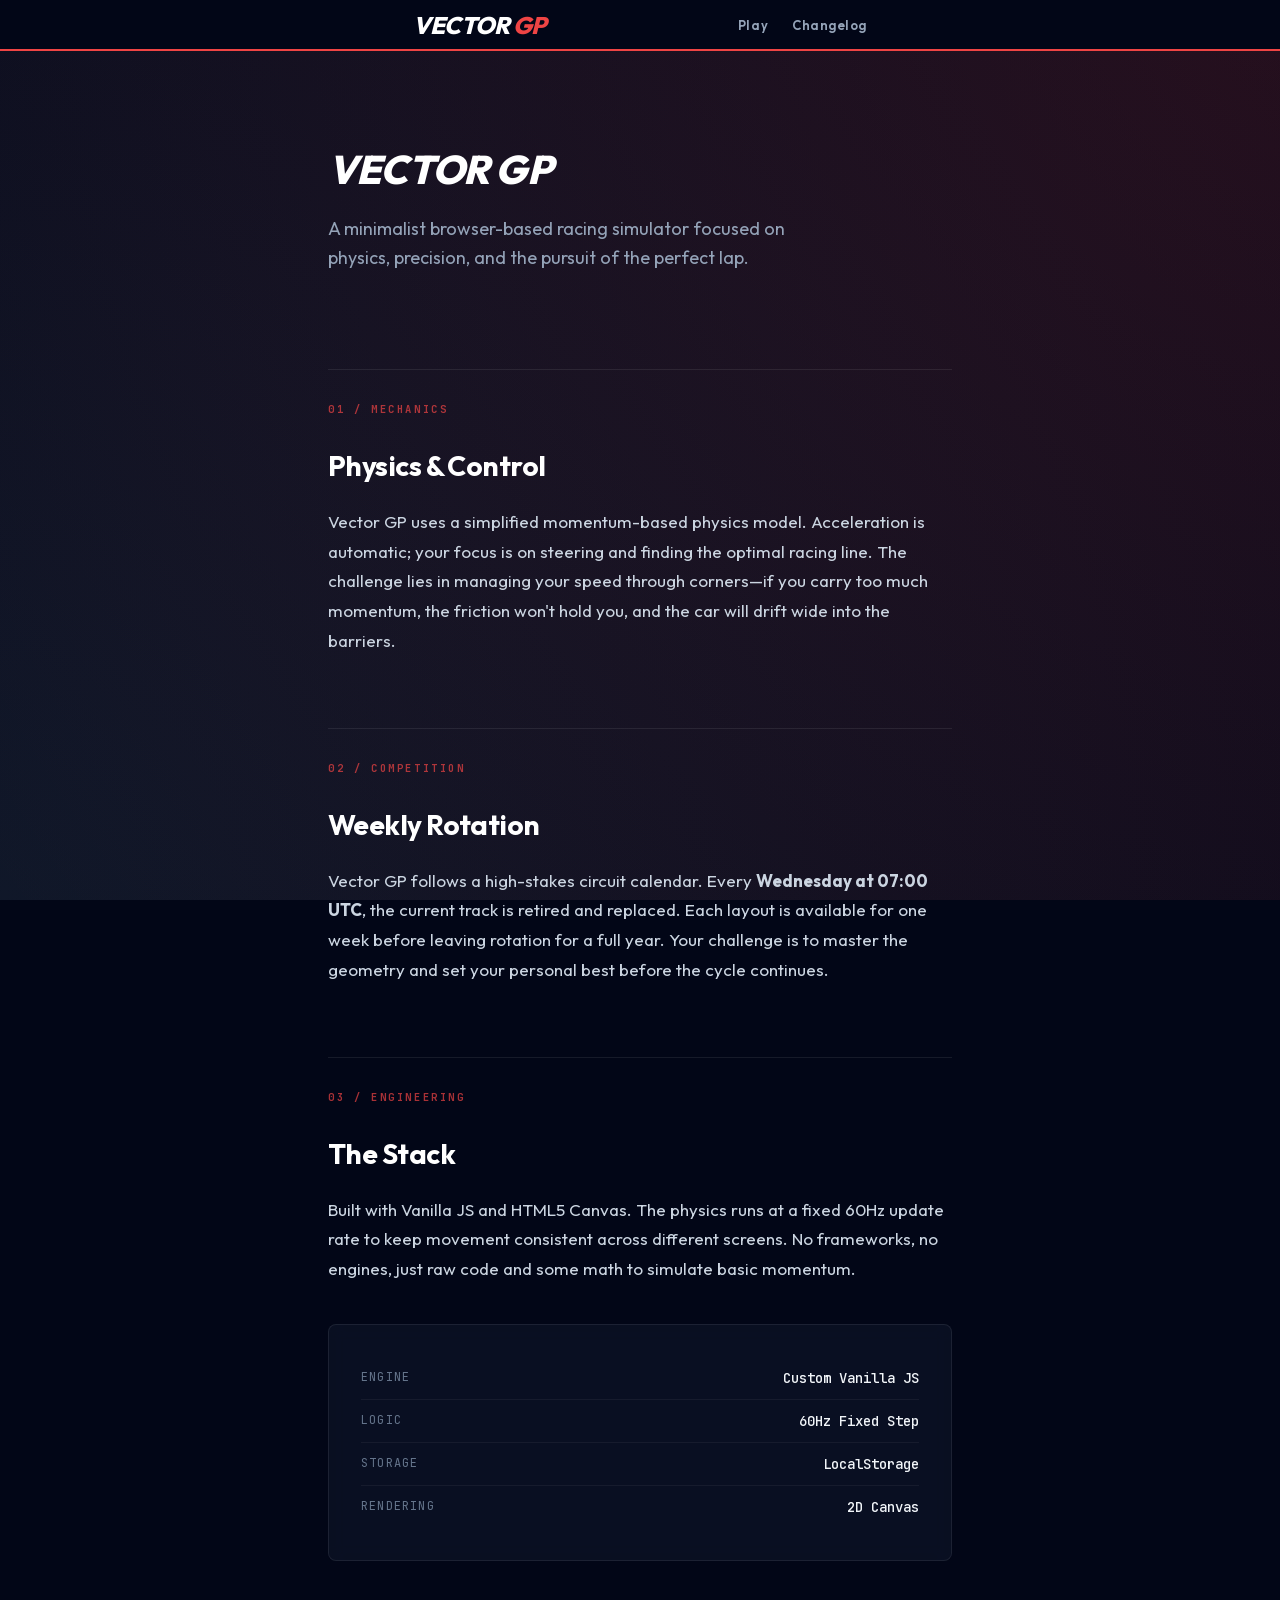
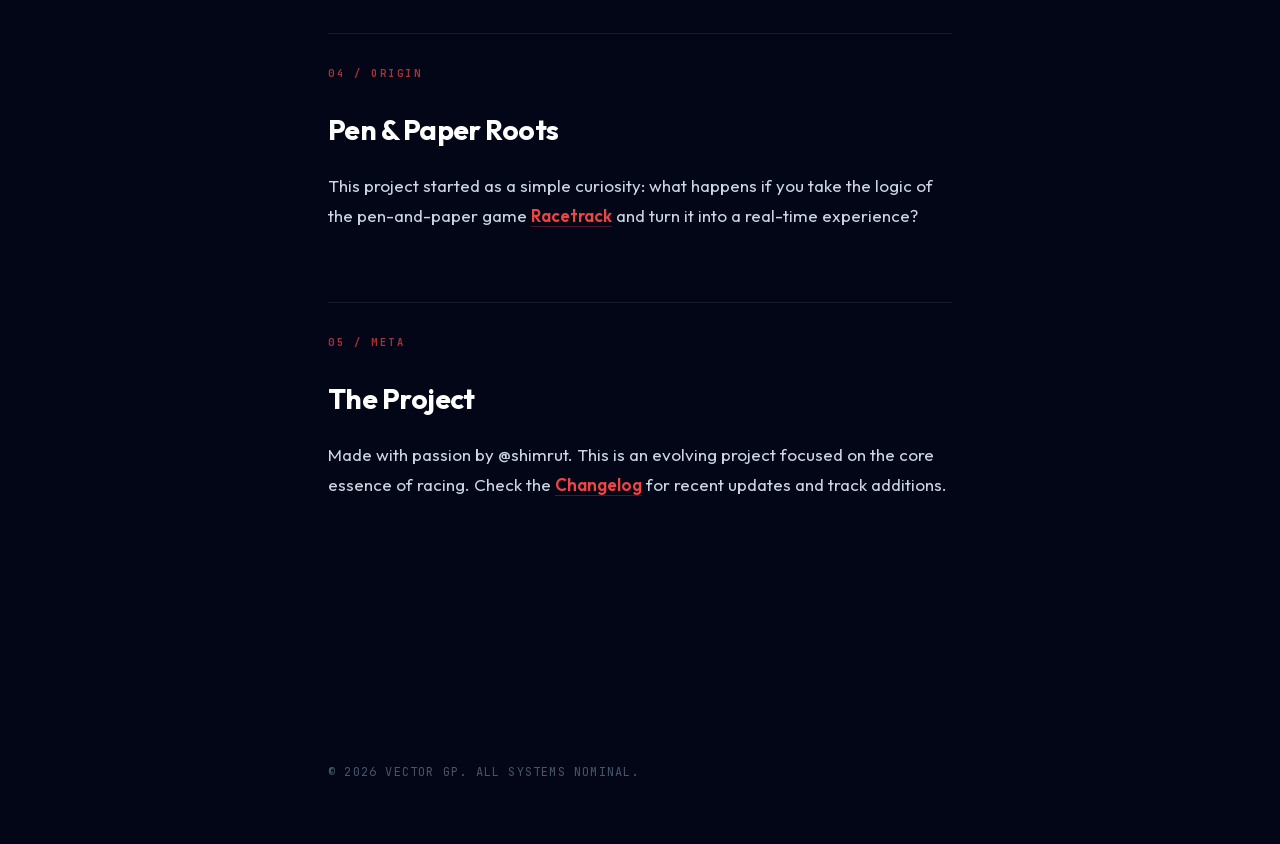
==== commit 2c036ce9: "Add files via upload Signed-off-by: Bogdan Popa <67425099+shimrut@users.noreply.github.com>" ====
--- a/about.html
+++ b/about.html
@@ -13,46 +13,46 @@
     </script>
     <meta charset="UTF-8">
     <meta name="viewport" content="width=device-width, initial-scale=1.0, viewport-fit=cover">
-    <title>About | Vector Grand Prix</title>
+    <title>About | Vector GP</title>
     <meta name="description"
-        content="About Vector Grand Prix: a free browser-based formula racing game. Physics-based steering, weekly circuits, no sign-up.">
-    <meta name="keywords" content="vector grand prix about, formula racing game, browser racing, free racing game">
-    <meta name="author" content="Vector Grand Prix Team">
+        content="About Vector GP: a free browser-based racing game. Physics-based steering, weekly circuits, no sign-up.">
+    <meta name="keywords" content="vector gp about, browser racing, free racing game, arcade racing">
+    <meta name="author" content="Vector GP Team">
 
     <meta property="og:type" content="website">
-    <meta property="og:site_name" content="Vector Grand Prix">
+    <meta property="og:site_name" content="Vector GP">
     <meta property="og:url" content="https://vectorgp.run/about.html">
-    <meta property="og:title" content="About | Vector Grand Prix">
+    <meta property="og:title" content="About | Vector GP">
     <meta property="og:description"
-        content="Free browser formula racing. Master circuits, set your best lap. New track every Wednesday.">
+        content="Free browser racing. Master circuits, set your best lap. New track every Wednesday.">
     <meta property="og:image" content="https://vectorgp.run/social-preview.png">
     <meta property="og:locale" content="en_US">
 
     <meta property="twitter:card" content="summary_large_image">
     <meta property="twitter:url" content="https://vectorgp.run/about.html">
-    <meta property="twitter:title" content="About | Vector Grand Prix">
+    <meta property="twitter:title" content="About | Vector GP">
     <meta property="twitter:description"
-        content="Free browser formula racing. Master circuits, set your best lap. New track every Wednesday.">
+        content="Free browser racing. Master circuits, set your best lap. New track every Wednesday.">
     <meta property="twitter:image" content="https://vectorgp.run/social-preview.png">
 
     <link rel="canonical" href="https://vectorgp.run/about.html">
     <link rel="icon" type="image/png" href="favicon.png">
-    <link rel="stylesheet" href="styles.css?v=0.347">
+    <link rel="stylesheet" href="styles.css?v=0.41">
 
     <!-- Structured data (SEO + GEO: machine-readable, quotable summary for search and generative engines) -->
     <script type="application/ld+json">
     {
       "@context": "https://schema.org",
       "@type": "WebPage",
-      "name": "About | Vector Grand Prix",
-      "description": "About Vector Grand Prix: free browser-based formula racing. Physics-based steering, weekly circuits, no sign-up. New track every Wednesday at 07:00 UTC. Play on desktop or mobile.",
+      "name": "About | Vector GP",
+      "description": "About Vector GP: free browser-based racing. Physics-based steering, weekly circuits, no sign-up. New track every Wednesday at 07:00 UTC. Play on desktop or mobile.",
       "inLanguage": "en",
       "url": "https://vectorgp.run/about.html",
-      "isPartOf": { "@type": "WebSite", "name": "Vector Grand Prix", "url": "https://vectorgp.run/" },
+      "isPartOf": { "@type": "WebSite", "name": "Vector GP", "url": "https://vectorgp.run/" },
       "about": {
         "@type": "VideoGame",
-        "name": "Vector Grand Prix",
-        "description": "Free browser formula racing game. Steer with keyboard or touch, drift around circuits, set your best lap without crashing. New track weekly (Wednesday 07:00 UTC).",
+        "name": "Vector GP",
+        "description": "Free browser racing game. Steer with keyboard or touch, drift around circuits, set your best lap without crashing. New track weekly (Wednesday 07:00 UTC).",
         "genre": "Racing",
         "gamePlatform": "Web browser",
         "playMode": "SinglePlayer",
@@ -62,7 +62,7 @@
       },
       "mainEntity": {
         "@type": "VideoGame",
-        "name": "Vector Grand Prix",
+        "name": "Vector GP",
         "genre": "Racing",
         "gamePlatform": "Web browser",
         "playMode": "SinglePlayer"
@@ -81,7 +81,7 @@
 <body class="about-page">
 
     <header role="banner">
-        <a href="index.html" class="site-logo">Vector <span class="full-name">Grand Prix</span></a>
+        <a href="index.html" class="site-logo">Vector <span class="full-name">GP</span></a>
         <nav class="header-right" aria-label="Site">
             <a href="index.html"
                 style="color: #94a3b8; text-decoration: none; font-size: 0.8125rem; font-weight: 600; letter-spacing: 0.04em; transition: color 0.2s;">Play</a>
@@ -92,7 +92,7 @@
 
     <main class="about-page__main" role="main">
         <section class="about-hero" aria-label="Introduction">
-            <h1 class="about-hero__title">Vector Grand Prix</h1>
+            <h1 class="about-hero__title">Vector GP</h1>
             <p class="about-hero__subtitle">A minimalist browser-based racing simulator focused on physics, precision,
                 and the pursuit of the perfect lap.</p>
         </section>
@@ -170,9 +170,9 @@
 
     <footer
         style="text-align: left; max-width: 42rem; margin: 0 auto; padding: 4rem 1.5rem; color: #475569; font-size: 0.75rem; font-family: var(--mono-font); text-transform: uppercase; letter-spacing: 0.1em;">
-        &copy; 2026 Vector Grand Prix. ALL SYSTEMS NOMINAL.
+        &copy; 2026 Vector GP. ALL SYSTEMS NOMINAL.
     </footer>
 
 </body>
 
-</html>+</html>
--- a/styles.css
+++ b/styles.css
@@ -10,6 +10,7 @@
     --text-color: #f8fafc;
     --accent-color: #ef4444; /* Racing Red */
     --danger-color: #ef4444;
+    --modal-stack-btn-min-height: 3.5rem;
     
     /* New Design Tokens */
     --glass-bg: rgba(15, 23, 42, 0.6);
@@ -25,7 +26,6 @@
 
 /* Keyboard focus: visible ring only when focusing via keyboard */
 button:focus-visible,
-select:focus-visible,
 .text-link-btn:focus-visible,
 .touch-btn:focus-visible,
 a:focus-visible {
@@ -52,9 +52,28 @@
     /* iOS Safari */
 }
 
+body.start-overlay-active .hud-bar,
+body.start-overlay-active .key-hint,
+body.start-selection-active .hud-bar,
+body.start-selection-active .key-hint {
+    display: none !important;
+}
+
+.sr-only {
+    position: absolute;
+    width: 1px;
+    height: 1px;
+    padding: 0;
+    margin: -1px;
+    overflow: hidden;
+    clip: rect(0, 0, 0, 0);
+    white-space: nowrap;
+    border: 0;
+}
+
 header {
     width: 100%;
-    padding: 0.8rem 1.5rem;
+    padding: 0.6rem 1.2rem;
     display: flex;
     justify-content: space-between;
     align-items: center;
@@ -65,22 +84,11 @@
     /* For absolute menu positioning */
 }
 
-h1 {
-    margin: 0;
-    font-size: 1.5rem;
-    font-weight: 800;
-    letter-spacing: -0.02em;
-    color: #fff;
-    text-transform: uppercase;
-    font-style: italic;
-}
-
-h1 .full-name,
-h1 .short-name {
-    color: var(--accent-color);
-}
-
-/* Site logo (non-heading, for subpages with single h1) */
+h1#site-title {
+    min-width: 0;
+}
+
+h1,
 a.site-logo {
     margin: 0;
     font-size: 1.5rem;
@@ -89,9 +97,17 @@
     color: #fff;
     text-transform: uppercase;
     font-style: italic;
+}
+
+h1 .full-name,
+a.site-logo .full-name {
+    color: var(--accent-color);
+}
+
+/* Site logo (non-heading, for subpages with single h1) */
+a.site-logo {
     text-decoration: none;
 }
-a.site-logo .full-name { color: var(--accent-color); }
 a.site-logo:hover { color: #fff; }
 
 /* Container for right-side header items */
@@ -99,6 +115,118 @@
     display: flex;
     align-items: center;
     gap: 1.5rem;
+}
+
+/* Same chrome as .header-menu-trigger: flat, shared hover */
+.header-support-link,
+.header-menu-trigger {
+    display: inline-flex;
+    align-items: center;
+    justify-content: center;
+    margin: 0;
+    border: none;
+    border-radius: 0.35rem;
+    background: transparent;
+    color: #fff;
+    cursor: pointer;
+    font: inherit;
+}
+
+.header-support-link {
+    min-height: 2.75rem;
+    padding: 0.4rem 0.65rem;
+    font-weight: 700;
+    font-size: 0.8725rem;
+    letter-spacing: 0.05em;
+    text-decoration: none;
+    white-space: nowrap;
+    flex-shrink: 0;
+    -webkit-tap-highlight-color: transparent;
+    transition: color 0.15s ease;
+}
+
+.header-menu {
+    position: relative;
+}
+
+.header-menu-trigger {
+    padding: 0.4rem;
+    min-width: 2.75rem;
+    min-height: 2.75rem;
+}
+
+.header-support-link:hover,
+.header-menu-trigger:hover {
+    color: var(--accent-color);
+}
+
+.header-menu-trigger svg {
+    display: block;
+}
+
+.header-nav-dropdown {
+    position: absolute;
+    top: calc(100% + 6px);
+    right: 0;
+    min-width: 11rem;
+    padding: 0;
+    margin: 0;
+    background: var(--glass-bg);
+    border: 1px solid var(--glass-border);
+    border-radius: 0.5rem;
+    box-shadow: var(--card-shadow);
+    z-index: 1001;
+    backdrop-filter: blur(12px);
+    -webkit-backdrop-filter: blur(12px);
+}
+
+.header-nav-list {
+    list-style: none;
+    margin: 0;
+    padding: 0.35rem 0;
+}
+
+.header-nav-list li {
+    margin: 0;
+}
+
+.header-nav-item {
+    display: block;
+    width: 100%;
+    margin: 0;
+    padding: 0.65rem 1rem;
+    border: none;
+    background: transparent;
+    color: var(--text-color);
+    font: inherit;
+    font-size: 0.9rem;
+    font-weight: 600;
+    text-align: left;
+    text-decoration: none;
+    text-transform: none;
+    cursor: pointer;
+    box-sizing: border-box;
+}
+
+.header-nav-item:hover,
+.header-nav-item:focus-visible {
+    background: rgba(239, 68, 68, 0.12);
+    color: #fff;
+    outline: none;
+}
+
+.header-nav-item--credit {
+    margin-top: 0.2rem;
+    padding-top: 0.7rem;
+    border-top: 1px solid var(--glass-border);
+    font-size: 0.8125rem;
+    font-weight: 500;
+    color: #94a3b8;
+}
+
+.header-nav-item--credit:hover,
+.header-nav-item--credit:focus-visible {
+    color: #fff;
 }
 
 .settings-group {
@@ -121,23 +249,6 @@
     width: 1rem;
     height: 1rem;
     cursor: pointer;
-}
-
-select {
-    background-color: #1e293b;
-    color: var(--text-color);
-    border: 1px solid #334155;
-    padding: 0.5rem;
-    border-radius: 0.25rem;
-    font-family: inherit;
-    cursor: pointer;
-    outline: 2px solid transparent;
-    outline-offset: 2px;
-    font-weight: 600;
-}
-
-select:hover {
-    border-color: var(--accent-color);
 }
 
 .hud-bar {
@@ -149,39 +260,39 @@
     display: flex;
     align-items: center;
     justify-content: space-between;
+    padding: 0;
+    gap: 0.45rem;
+    pointer-events: none;
+    white-space: nowrap;
+}
+
+.hud-track-btn {
+    pointer-events: auto;
+    display: inline-flex;
+    align-items: center;
+    justify-content: center;
     background: rgba(2, 6, 23, 0.75);
     border: 1px solid #1e293b;
-    border-radius: 6px;
-    padding: 0.4rem 0.75rem;
-    backdrop-filter: blur(5px);
-    pointer-events: none;
-    white-space: nowrap;
-}
-
-.hud-bar select {
-    pointer-events: auto;
-    background: transparent;
-    background-image: url("data:image/svg+xml,%3Csvg xmlns='http://www.w3.org/2000/svg' width='12' height='12' viewBox='0 0 12 12'%3E%3Cpath fill='%2394a3b8' d='M2 4l4 4 4-4'/%3E%3C/svg%3E");
-    background-repeat: no-repeat;
-    background-position: right center;
-    border: none;
-    border-left: 1px solid #1e293b;
-    padding: 0.1rem 1rem;
+    padding: 0.25rem 0.95rem;
+    min-height: 2.2rem;
+    line-height: 1;
     font-size: 0.8rem;
-    border-radius: 0;
+    border-radius: 0.65rem;
     color: #fff;
+    font-family: inherit;
     font-weight: 600;
     cursor: pointer;
     outline: 2px solid transparent;
     outline-offset: 2px;
+    text-transform: none;
+    letter-spacing: 0;
     appearance: none;
     -webkit-appearance: none;
 }
 
-.hud-bar select:hover {
+.hud-track-btn:hover {
     color: #fff;
-    border-left-color: var(--accent-color);
-    background-image: url("data:image/svg+xml,%3Csvg xmlns='http://www.w3.org/2000/svg' width='12' height='12' viewBox='0 0 12 12'%3E%3Cpath fill='%23fff' d='M2 4l4 4 4-4'/%3E%3C/svg%3E");
+    border-color: var(--accent-color);
 }
 
 .hud-stats {
@@ -189,17 +300,40 @@
     align-items: center;
     gap: 0;
     font-family: 'Courier New', monospace;
+    background: rgba(2, 6, 23, 0.75);
+    border: 1px solid #1e293b;
+    border-radius: 0.65rem;
+    color: inherit;
+    margin: 0;
+    min-width: 0;
+    pointer-events: auto;
+    cursor: pointer;
+    padding: 0.25rem 0;
+    min-height: 2.2rem;
+    line-height: 1;
+    outline: 2px solid transparent;
+    outline-offset: 2px;
+    backdrop-filter: blur(5px);
+}
+
+.hud-stats:disabled {
+    cursor: default;
+    opacity: 1;
+}
+
+.hud-stats:not(:disabled):hover {
+    opacity: 0.92;
 }
 
 .hud-stat {
     display: flex;
     align-items: baseline;
     gap: 0.4rem;
-    padding: 0 0.75rem;
+    padding: 0 0.7rem;
 }
 
 .hud-stat:first-child {
-    padding-left: 0;
+    padding-left: 0.75rem;
 }
 
 .hud-label {
@@ -262,33 +396,38 @@
     box-shadow: 0 0 50px rgba(0, 0, 0, 0.5);
 }
 
+#gameCanvas {
+    opacity: 1;
+    transition: opacity 0.32s cubic-bezier(0.25, 0.82, 0.2, 1);
+}
+
+#gameCanvas.canvas-opacity-instant {
+    transition: none !important;
+}
+
 
 
 button {
     background-color: #334155;
     color: var(--text-color);
     border: none;
-    border-bottom: 3px solid #1e293b;
     padding: 0.5rem 1rem;
-    border-radius: 0.25rem;
+    border-radius: 0.75rem;
     font-weight: 700;
     cursor: pointer;
-    transition: all 0.1s;
+    transition: transform 0.1s ease, background-color 0.1s ease, filter 0.1s ease;
     text-transform: uppercase;
     font-size: 0.8rem;
     letter-spacing: 0.05em;
 }
 
-
-
 button:active {
-    transform: translateY(2px);
-    border-bottom-width: 0;
+    transform: scale(0.98);
+    filter: brightness(0.92);
 }
 
 button.danger {
     background-color: #7f1d1d;
-    border-bottom-color: #450a0a;
 }
 
 button.danger:hover {
@@ -364,8 +503,10 @@
     display: none; /* Hidden until loadTrack completes (avoids flash for both new and returning players) */
     flex-direction: column;
     align-items: center;
-    margin-top: 10vh;
-    gap: 8rem;
+    width: min(100%, 32rem);
+    padding: 0 0.75rem;
+    margin-top: 0;
+    gap: 1rem;
 }
 
 #first-time-msg {
@@ -424,48 +565,194 @@
     padding: 0.3rem 0;
 }
 
-.ftu-rules li::before {
-    content: counter(rule, decimal-leading-zero);
+.ftu-rules li::before,
+.htp-rules li::before {
     font-family: 'Courier New', monospace;
-    font-size: 0.7rem;
     font-weight: 700;
     color: var(--accent-color);
     flex-shrink: 0;
     line-height: 1.6;
 }
 
-.ftu-cadence {
+.ftu-rules li::before {
+    content: counter(rule, decimal-leading-zero);
+    font-size: 0.7rem;
+}
+
+.ftu-cadence,
+.htp-cadence {
     display: block;
-    width: 100%;
-    text-align: left;
     font-size: 0.65rem;
     font-weight: 700;
     letter-spacing: 1.5px;
     text-transform: uppercase;
+    border-left: 2px solid rgba(239, 68, 68, 0.45);
+}
+
+.ftu-cadence {
+    width: 100%;
+    text-align: left;
     color: rgba(255, 255, 255, 0.5);
-    border-left: 2px solid rgba(239, 68, 68, 0.45);
     padding-left: 0.6rem;
     box-sizing: border-box;
 }
 
-#start-btn {
+#start-btn,
+.track-start-btn {
     margin-top: 0;
-    font-size: 1.5rem;
-    padding: 1.5rem 3rem;
+    display: inline-flex;
+    align-items: center;
+    justify-content: center;
+    width: 100%;
+    font-size: 1rem;
+    padding: 1rem 1.25rem;
     background: var(--accent-color);
     color: white;
     border: none;
-    border-radius: 8px;
+    border-radius: 0.75rem;
     cursor: pointer;
     text-transform: uppercase;
     font-weight: 800;
-    letter-spacing: 2px;
+    letter-spacing: 1px;
     box-shadow: 0 0 20px rgba(239, 68, 68, 0.5);
     animation: pulse 2s infinite;
-    max-width: 90vw;
-    white-space: nowrap;
+}
+
+.returning-player-panel {
+    width: min(100%, 27rem);
+    display: grid;
+    justify-items: center;
+    gap: 1rem;
+}
+
+.returning-player-panel[hidden] {
+    display: none !important;
+}
+
+.track-selector-frame {
+    width: 100%;
+    display: grid;
+    grid-template-columns: minmax(0, 1fr);
+    align-items: center;
+    gap: 0.75rem;
+}
+
+.track-carousel-shell {
+    width: 100%;
+    max-width: 100%;
     overflow: hidden;
-    text-overflow: ellipsis;
+}
+
+.track-carousel {
+    display: flex;
+    gap: 0.75rem;
+    width: max-content;
+    padding: 0 0 0.4rem;
+    touch-action: pan-y;
+    will-change: transform;
+    transition: transform 220ms ease;
+}
+
+.track-card {
+    flex: 0 0 min(23rem, calc(100vw - 4rem));
+    display: block;
+    cursor: pointer;
+    opacity: 0.28;
+    transform: scale(0.94);
+    transition: transform 0.2s ease, opacity 0.2s ease;
+}
+
+.track-card.is-before,
+.track-card.is-after {
+    opacity: 0.5;
+    transform: scale(0.96);
+}
+
+.track-card.is-active {
+    opacity: 1;
+    transform: scale(1);
+}
+
+.modal-card {
+    display: flex;
+    flex-direction: column;
+    align-items: center;
+    width: 100%;
+    background: linear-gradient(135deg, #020617 0%, #111827 100%);
+    border: 2px solid #334155;
+    border-radius: 8px;
+    overflow: hidden;
+    box-shadow: 0 12px 36px rgba(0, 0, 0, 0.45);
+}
+
+.track-card-modal {
+    max-width: none;
+    padding: 2rem;
+    margin: 0;
+    transition: border-color 0.2s ease, box-shadow 0.2s ease;
+}
+
+.track-card.is-active .track-card-modal {
+    border-color: #475569;
+    box-shadow: 0 18px 46px rgba(0, 0, 0, 0.55);
+}
+
+.track-card:focus-visible {
+    outline: none;
+}
+
+.track-card:focus-visible .track-card-modal {
+    border-color: rgba(248, 250, 252, 0.65);
+    box-shadow: 0 0 0 3px rgba(239, 68, 68, 0.18), 0 18px 46px rgba(0, 0, 0, 0.55);
+}
+
+.track-card-modal-view {
+    display: flex;
+    flex-direction: column;
+    align-items: center;
+    width: 100%;
+}
+
+.track-card-preview-wrap {
+    display: block;
+    margin-top: 1rem;
+}
+
+.track-card-preview-canvas {
+    display: block;
+    width: 100%;
+    height: auto;
+}
+
+.track-carousel-nav {
+    min-width: 0;
+    width: 100%;
+    padding: 0.7rem 0;
+    background: rgba(15, 23, 42, 0.92);
+    border: 1px solid rgba(148, 163, 184, 0.18);
+    border-radius: 0.65rem;
+    color: #f8fafc;
+}
+
+.track-carousel-nav--arrow {
+    font-size: 1.35rem;
+    font-weight: 900;
+    line-height: 1;
+}
+
+.track-carousel-nav:hover:not(:disabled) {
+    border-color: rgba(239, 68, 68, 0.55);
+}
+
+.track-carousel-nav:disabled {
+    opacity: 0.4;
+    cursor: default;
+}
+
+.track-start-btn {
+    justify-self: stretch;
+    width: 100%;
+    max-width: 23rem;
 }
 
 @keyframes pulse {
@@ -522,11 +809,6 @@
 }
 
 /* Green Light Style */
-.light.green {
-    background: #22c55e;
-    box-shadow: 0 0 20px #22c55e;
-}
-
 /* GO Message Styling - Positioned higher */
 #go-message {
     position: absolute;
@@ -573,25 +855,24 @@
 }
 
 .modal-card {
-    display: flex;
-    flex-direction: column;
-    align-items: center;
     width: 100%;
     max-width: 420px;
-    background: linear-gradient(135deg, #020617 0%, #111827 100%);
-    border: 2px solid #334155;
-    border-radius: 8px;
     padding: 2rem;
     margin: auto;
+}
+
+.modal .modal-card {
     transform: scale(0.95) translateY(20px);
     transition: transform 0.3s ease;
 }
 
 .modal.active .modal-card {
     transform: scale(1) translateY(0);
-}
-
-.modal h2 {
+    overflow: auto;
+}
+
+.modal h2,
+.track-card-modal-title {
     font-size: 3.5rem;
     margin: 0 0 0.25rem;
     color: #fff;
@@ -600,6 +881,7 @@
     font-weight: 900;
     text-align: center;
     letter-spacing: 2px;
+    line-height: 0.92;
 }
 
 .modal p {
@@ -617,6 +899,7 @@
     width: calc(100% + 4rem);
     margin-left: -2rem;
     margin-right: -2rem;
+    margin-bottom: 0;
 }
 
 .modal-preview-img {
@@ -625,39 +908,76 @@
     height: auto;
 }
 
+#modal-preview-wrap.pending-share {
+    display: block !important;
+    aspect-ratio: 1 / 1;
+    visibility: hidden;
+}
+
 .share-panel {
     width: 100%;
-    margin-bottom: 0.5rem;
-    margin-top: -1.5rem;
+    margin-top: -1.75rem;
+    margin-bottom: 0.4rem;
     display: none;
     flex-direction: column;
     align-items: stretch;
-    gap: 0.8rem;
+    gap: 0.5rem;
+}
+
+#share-panel.pending-share {
+    display: flex !important;
+    visibility: hidden;
+}
+
+#modal-reset-btn {
+    border: none;
+    text-transform: uppercase;
+    cursor: pointer;
 }
 
 #share-btn {
     width: 100%;
-    padding: 1rem;
-    font-size: 0.95rem;
-    background: #334155;
-    border: none;
-    border-bottom: 3px solid #1e293b;
-    color: #f8fafc;
-    border-radius: 4px;
+    min-height: var(--modal-stack-btn-min-height);
+    padding: 0.9rem 1rem;
+    font-size: 0.9rem;
+    display: inline-flex;
+    align-items: center;
+    justify-content: center;
+    gap: 0.5rem;
+    cursor: pointer;
     text-transform: uppercase;
-    font-weight: bold;
-    transition: all 0.1s;
-}
-
-#share-btn:hover {
-    background: #475569;
-    border-bottom-color: #334155;
-    transform: translateY(-1px);
-}
-
-#share-btn:active {
-    transform: translateY(2px);
-    border-bottom-width: 0;
+    letter-spacing: 0.06em;
+    font-weight: 700;
+    font-family: inherit;
+    background: transparent;
+    color: #cbd5e1;
+    border: 2px solid #64748b;
+    border-radius: 0.75rem;
+    transition: background 0.12s ease, border-color 0.12s ease, color 0.12s ease;
+}
+
+#share-btn:hover:not(:disabled) {
+    background: transparent;
+    border-color: #94a3b8;
+}
+
+#share-btn:active:not(:disabled) {
+    background: transparent;
+}
+
+#share-btn .share-btn-icon {
+    flex-shrink: 0;
+    color: #94a3b8;
+    transition: color 0.12s ease;
+}
+
+#share-btn:hover:not(:disabled) .share-btn-icon {
+    color: var(--accent-color);
+}
+
+#share-btn:disabled {
+    opacity: 0.45;
+    cursor: not-allowed;
 }
 
 .modal-lap-times-container {
@@ -829,14 +1149,6 @@
     z-index: 1000;
 }
 
-.modal-stats-row[data-has-runs="true"] {
-    cursor: pointer;
-}
-
-.modal-stats-row[data-has-runs="true"]:hover {
-    opacity: 0.9;
-}
-
 .modal-stat-left {
     display: flex;
     flex-direction: column;
@@ -909,29 +1221,32 @@
 
 #modal-reset-btn {
     background: var(--accent-color);
-    border: none;
-    border-bottom: 3px solid #991b1b;
+    min-height: var(--modal-stack-btn-min-height);
     padding: 1.1rem 2rem;
     font-size: 1.1rem;
-    border-radius: 4px;
-    text-transform: uppercase;
+    border-radius: 0.75rem;
     font-weight: 800;
     letter-spacing: 1.5px;
     color: white;
     width: 100%;
-    margin-top: 0.5rem;
+    margin-top: 0.45rem;
     cursor: pointer;
+    display: inline-flex;
+    align-items: center;
+    justify-content: center;
+    transition: transform 0.1s ease, background-color 0.1s ease, box-shadow 0.1s ease;
 }
 
 #modal-reset-btn:hover {
     transform: translateY(-1px);
     background: #f87171;
-    border-bottom-color: #7f1d1d;
+    box-shadow: 0 6px 18px rgba(239, 68, 68, 0.35);
 }
 
 #modal-reset-btn:active {
-    transform: translateY(2px);
-    border-bottom-width: 0;
+    transform: translateY(0);
+    box-shadow: none;
+    filter: brightness(0.95);
 }
 
 .modal-btn-kbd {
@@ -951,16 +1266,14 @@
     bottom: 1rem;
     right: 1rem;
     color: rgba(255, 255, 255, 0.4);
-    font-size: 0.8rem;
+    font-size: 0.65rem;
     text-align: right;
     font-family: monospace;
 }
 
 .key-hint .version-label {
     display: block;
-    font-size: 0.65rem;
     opacity: 0.6;
-    margin-top: 0.25rem;
 }
 
 /* Desktop: center header and HUD content */
@@ -976,37 +1289,147 @@
         width: min(560px, calc(100vw - 2rem));
         transform: translateX(-50%);
     }
+
+    #start-group {
+        width: min(1100px, 100%);
+        padding: 0 1rem;
+        margin-top: clamp(2rem, 8vh, 10vh);
+        gap: 2rem;
+    }
+
+    #start-btn,
+    .track-start-btn {
+        width: auto;
+        min-width: 0;
+        max-width: 22rem;
+        justify-self: center;
+        font-size: 1.25rem;
+        padding: 1.05rem 1.9rem;
+        letter-spacing: 1.5px;
+    }
+
+    .returning-player-panel {
+        width: min(46rem, 100%);
+        gap: 1rem;
+    }
+
+    .track-selector-frame {
+        grid-template-columns: 3.25rem minmax(0, 1fr) 3.25rem;
+        gap: 1rem;
+    }
+
+    .track-carousel-shell {
+        max-width: 100%;
+        padding-inline: 1.1rem;
+        -webkit-mask-image: linear-gradient(to right, transparent 0, black 2.25rem, black calc(100% - 2.25rem), transparent 100%);
+        mask-image: linear-gradient(to right, transparent 0, black 2.25rem, black calc(100% - 2.25rem), transparent 100%);
+    }
+
+    .track-carousel {
+        gap: 1.1rem;
+        padding: 0 0 0.5rem;
+    }
+
+    .track-card {
+        flex-basis: min(23rem, calc(100vw - 24rem));
+    }
+
+    .track-card-modal-title {
+        font-size: 3rem;
+    }
+
+    .track-card-modal {
+        padding: 1.5rem;
+    }
+
+    .track-carousel-nav {
+        width: 3.25rem;
+        padding: 0.9rem 0;
+        align-self: center;
+    }
 }
 
 @media (max-width: 768px),
 (hover: none) and (pointer: coarse),
 (max-height: 600px) and (orientation: landscape) {
-    .full-name {
+    /* Keep the returning-player picker compact and readable on touch devices. */
+    #start-btn,
+    .track-start-btn {
+        font-size: 1rem;
+        padding: 1rem 1.15rem;
+        letter-spacing: 1px;
+    }
+
+    #start-group {
+        width: min(100%, 32rem);
+        gap: 1rem;
+        padding-inline: 0.75rem;
+    }
+
+    .returning-player-panel {
+        gap: 1rem;
+    }
+
+    .track-carousel-shell {
+        padding-inline: 0.35rem;
+    }
+
+    .track-carousel {
+        gap: 0.9rem;
+        transition: transform 420ms cubic-bezier(0.25, 0.82, 0.2, 1);
+    }
+
+    .track-card {
+        flex-basis: min(20rem, calc(100vw - 5.5rem));
+    }
+
+    .track-card-modal {
+        padding: 0.9rem;
+        min-height: 25.75rem;
+    }
+
+    .track-card-modal-title {
+        font-size: 1.85rem;
+        min-height: 1.65em;
+        width: 100%;
+        display: flex;
+        align-items: center;
+        justify-content: center;
+    }
+
+    .track-card-stats-row {
+        margin-top: 0.35rem;
+    }
+
+    .track-card-preview-wrap {
+        width: calc(100% + 1.8rem);
+        margin-top: 1.2rem;
+        margin-left: -0.9rem;
+        margin-right: -0.9rem;
+    }
+
+    .track-card-preview-canvas {
+        height: 12.5rem;
+        object-fit: fill;
+    }
+
+    .track-carousel-nav {
+        width: 100%;
+    }
+
+    .track-carousel-nav--arrow {
         display: none;
     }
 
-    .short-name {
-        display: inline !important;
-    }
-
-    .htp-text {
-        display: none;
-    }
-
-    .htp-icon {
-        display: inline !important;
-        font-size: 1.2rem;
-    }
-
-    /* Slightly smaller CTA text on narrower screens so the copy wraps cleanly */
-    #start-btn {
-        font-size: 1.1rem;
-        padding: 1.1rem 2rem;
-        letter-spacing: 1px;
+    .track-start-btn {
+        width: min(20rem, calc(100vw - 5.5rem));
+        max-width: none;
+        justify-self: center;
+        margin-top: 1.35rem;
     }
 
     .header-right {
-        gap: 0.5rem;
+        gap: 0.65rem;
     }
 
     .settings-group {
@@ -1016,7 +1439,7 @@
     .hud-bar {
         left: 0.5rem;
         right: 0.5rem;
-        padding: 0.5rem 0.6rem;
+        gap: 0.35rem;
     }
 
     .hud-label {
@@ -1031,9 +1454,15 @@
         padding: 0 0.5rem;
     }
 
-    .hud-bar select {
+    .hud-stats {
+        padding: 0.2rem 0;
+        min-height: 2rem;
+    }
+
+    .hud-track-btn {
         font-size: 0.75rem;
-        padding-left: 0.5rem;
+        padding: 0.2rem 0.7rem;
+        min-height: 2rem;
     }
 
     /* Hide Menu Toggle */
@@ -1074,13 +1503,20 @@
         width: 100%;
         margin-left: -1.5rem;
         margin-right: -1.5rem;
+        margin-bottom: 0;
+    }
+
+    .share-panel {
+        margin-top: -1.65rem;
+        margin-bottom: 0.35rem;
     }
 
     #modal-main-view {
         padding-bottom: 0;
     }
 
-    .modal h2 {
+    .modal h2,
+    .track-card-modal-title {
         font-size: 2rem;
         margin-bottom: 0.1rem;
         z-index: 1000;
@@ -1114,12 +1550,12 @@
     .modal #modal-reset-btn {
         padding: 0.9rem 1.5rem;
         font-size: 1rem;
-        margin-top: 0.75rem;
+        margin-top: 0.4rem;
     }
 
     #share-btn {
         padding: 0.8rem;
-        font-size: 0.9rem;
+        font-size: 0.85rem;
     }
 }
 
@@ -1147,16 +1583,27 @@
     .modal-card {
         padding: 0.75rem 1rem;
         margin: 0 auto;
+        --modal-stack-btn-min-height: 3.125rem;
+    }
+
+    .track-card-modal {
+        padding: 0.75rem 1rem;
     }
 
     .modal-preview-wrap {
         width: calc(100% + 2rem);
         margin-left: -1rem;
         margin-right: -1rem;
-        margin-bottom: 0.75rem;
-    }
-
-    .modal h2 {
+        margin-bottom: 0;
+    }
+
+    .share-panel {
+        margin-top: -1.5rem;
+        margin-bottom: 0.3rem;
+    }
+
+    .modal h2,
+    .track-card-modal-title {
         font-size: 1.75rem;
         margin-bottom: 0.15rem;
     }
@@ -1169,6 +1616,13 @@
     .modal #modal-reset-btn {
         padding: 0.5rem 1.25rem;
         font-size: 0.85rem;
+        margin-top: 0.35rem;
+    }
+
+    .track-card-preview-wrap {
+        width: calc(100% + 2rem);
+        margin-left: -1rem;
+        margin-right: -1rem;
     }
 
     #share-btn {
@@ -1220,22 +1674,11 @@
 
 .htp-rules li::before {
     content: counter(htp-rule, decimal-leading-zero);
-    font-family: 'Courier New', monospace;
     font-size: 0.75rem;
-    font-weight: 700;
-    color: var(--accent-color);
-    flex-shrink: 0;
-    line-height: 1.6;
 }
 
 .htp-cadence {
-    display: block;
-    font-size: 0.65rem;
-    font-weight: 700;
-    letter-spacing: 1.5px;
-    text-transform: uppercase;
     color: rgba(255, 255, 255, 0.38);
-    border-left: 2px solid rgba(239, 68, 68, 0.45);
     margin-top: 1.25rem;
 }
 
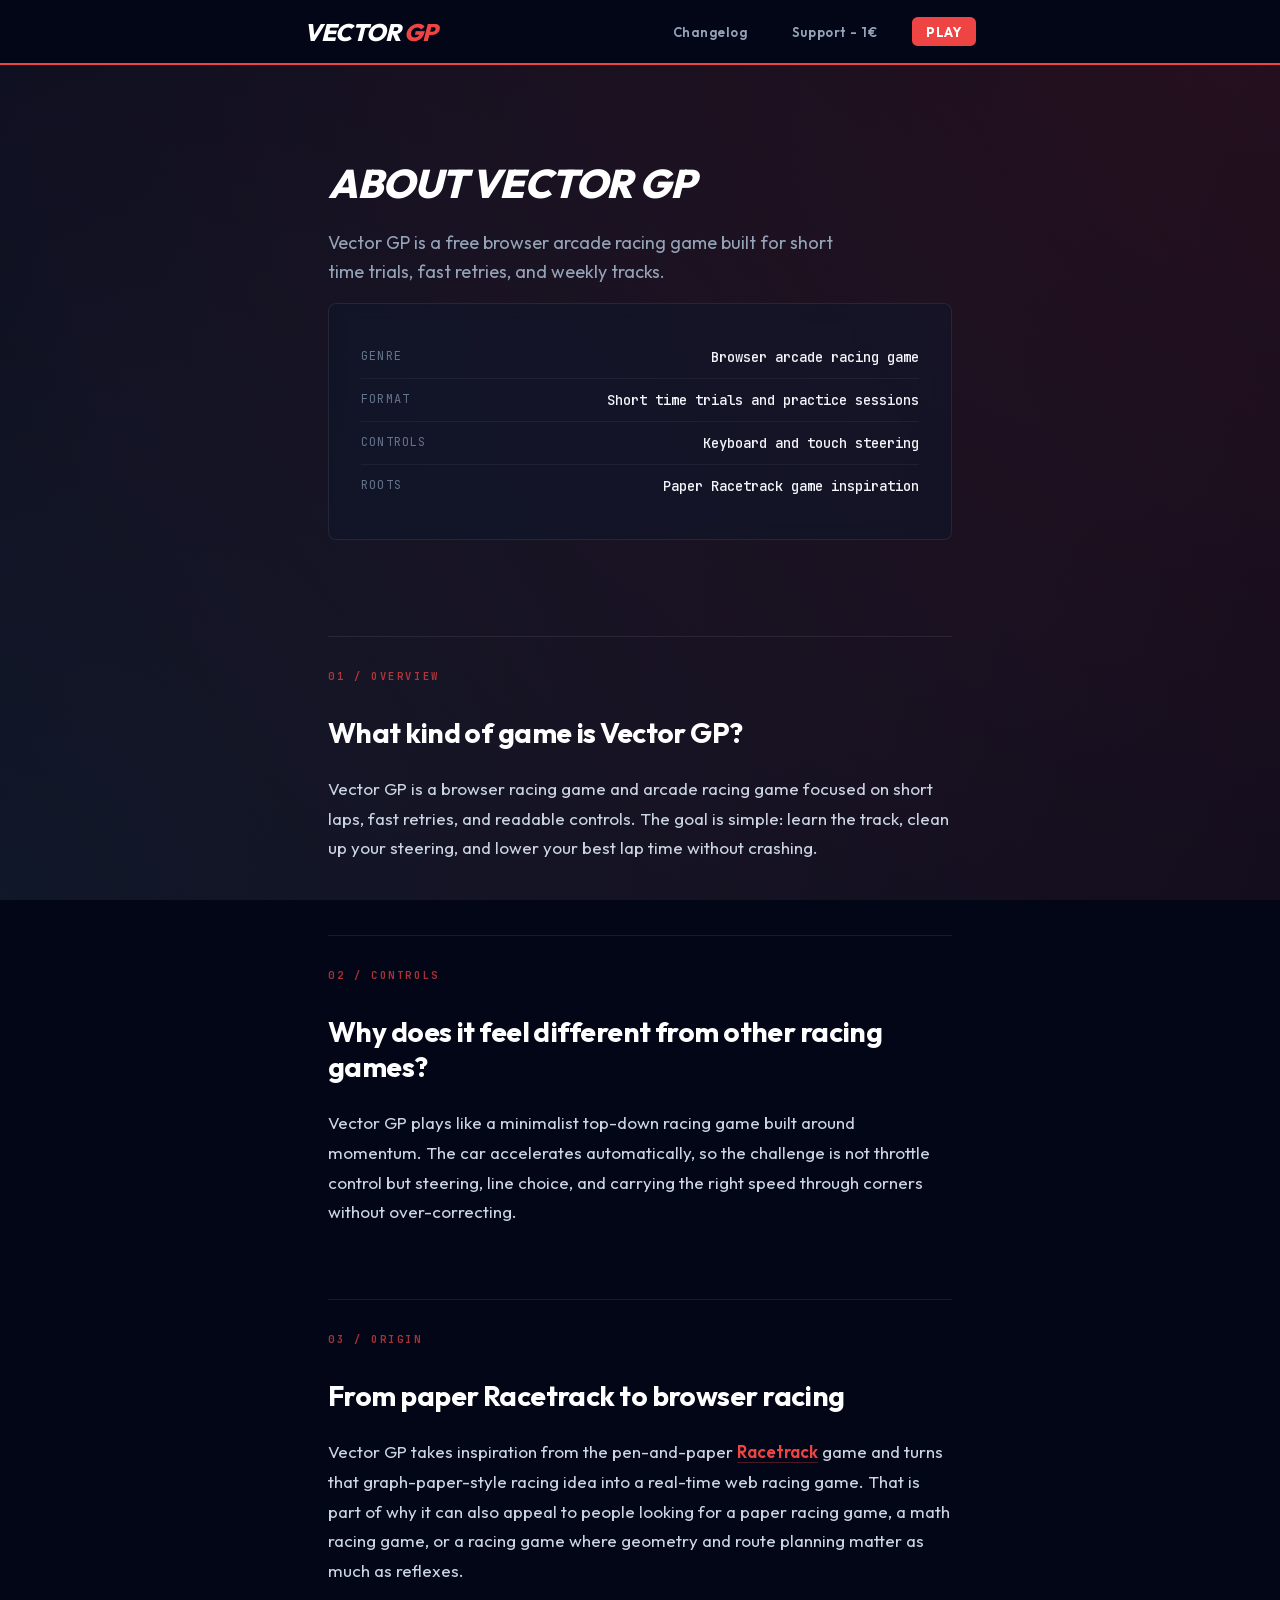
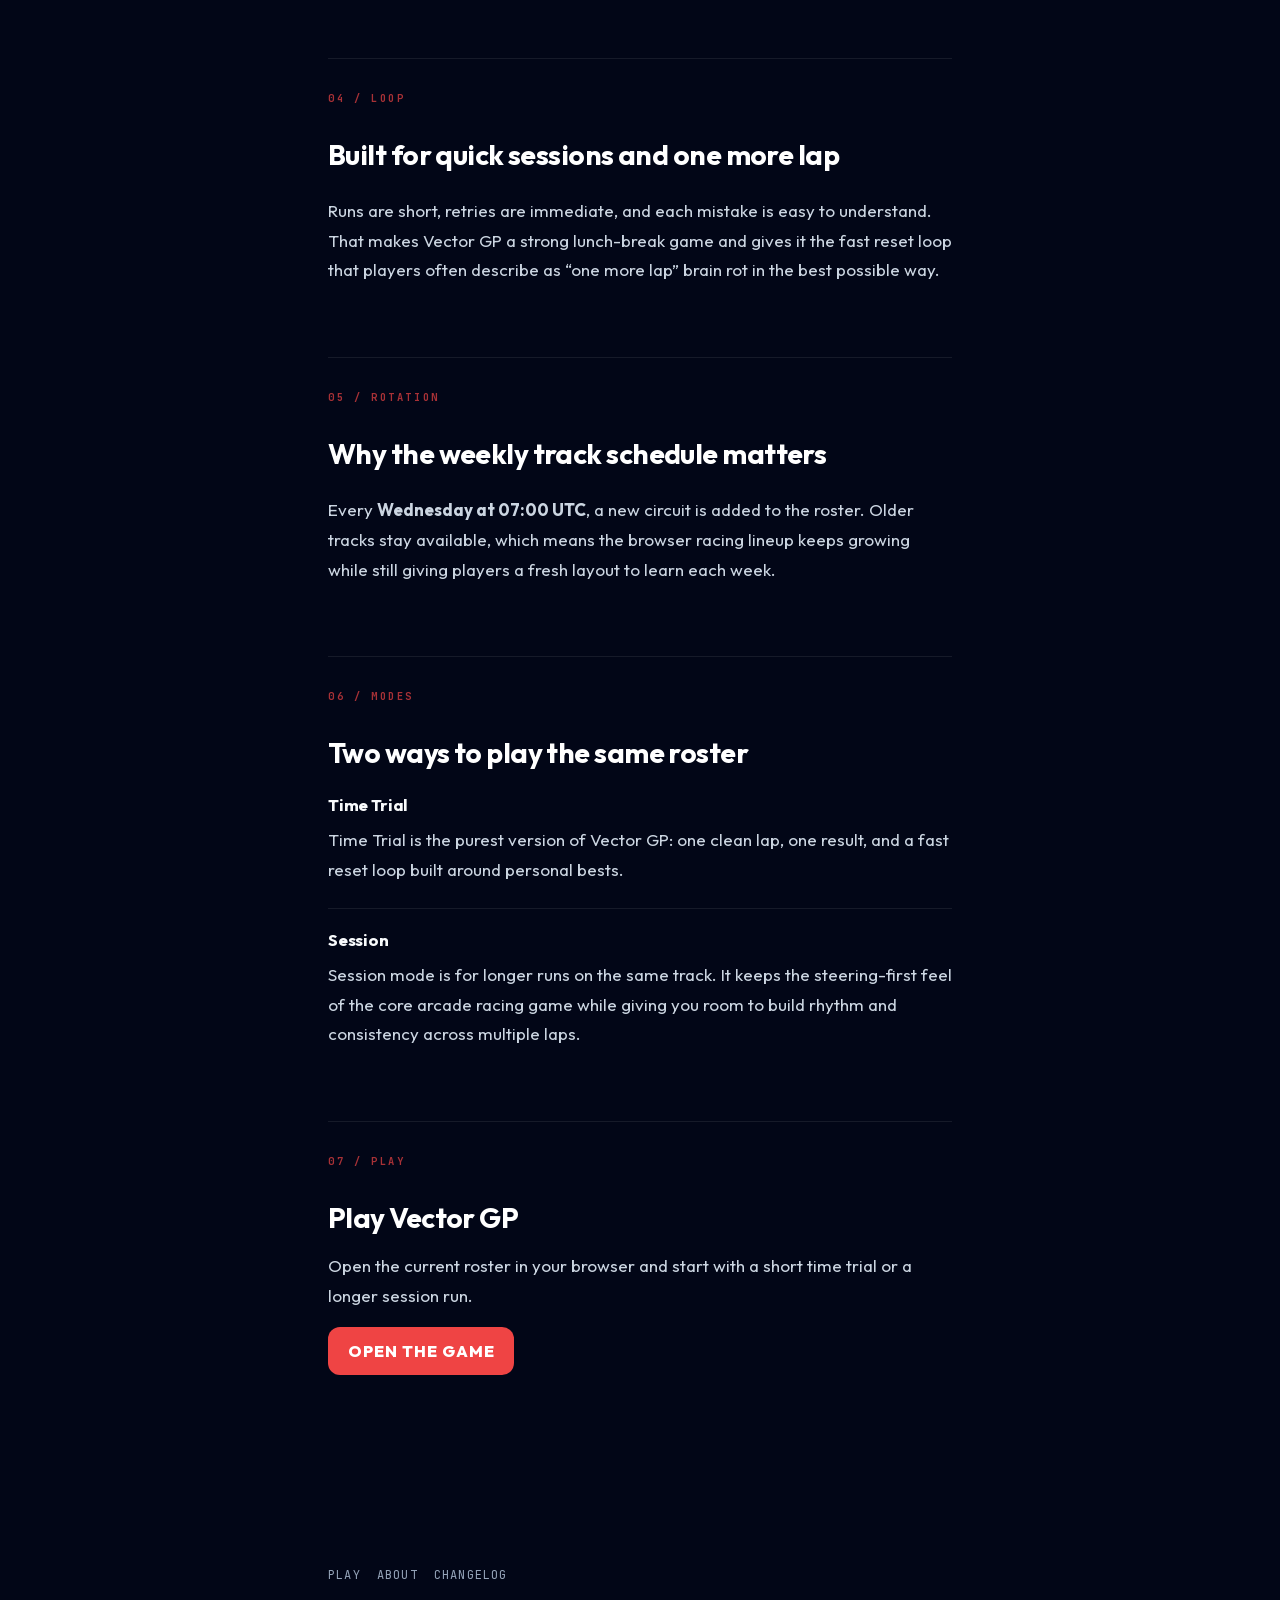
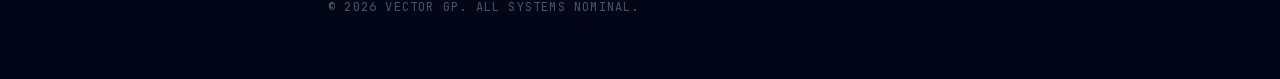
==== commit 6a5a85d2: "Add files via upload Signed-off-by: Bogdan Popa <67425099+shimrut@users.noreply.github.com>" ====
--- a/about.html
+++ b/about.html
@@ -13,47 +13,49 @@
     </script>
     <meta charset="UTF-8">
     <meta name="viewport" content="width=device-width, initial-scale=1.0, viewport-fit=cover">
-    <title>About | Vector GP</title>
+    <title>What Is Vector GP? | Browser Arcade Racing Game</title>
     <meta name="description"
-        content="About Vector GP: a free browser-based racing game. Physics-based steering, weekly circuits, no sign-up.">
-    <meta name="keywords" content="vector gp about, browser racing, free racing game, arcade racing">
-    <meta name="author" content="Vector GP Team">
+        content="Learn what Vector GP is: a browser arcade racing game inspired by the paper Racetrack game, built for short time trials, fast retries, and weekly tracks.">
+    <meta name="author" content="Bogdan Popa">
 
     <meta property="og:type" content="website">
     <meta property="og:site_name" content="Vector GP">
     <meta property="og:url" content="https://vectorgp.run/about.html">
-    <meta property="og:title" content="About | Vector GP">
+    <meta property="og:title" content="What Is Vector GP? | Browser Arcade Racing Game">
     <meta property="og:description"
-        content="Free browser racing. Master circuits, set your best lap. New track every Wednesday.">
+        content="Learn what makes Vector GP different: a browser arcade racing game built for short time trials, fast retries, and weekly tracks.">
     <meta property="og:image" content="https://vectorgp.run/social-preview.png">
     <meta property="og:locale" content="en_US">
 
     <meta property="twitter:card" content="summary_large_image">
     <meta property="twitter:url" content="https://vectorgp.run/about.html">
-    <meta property="twitter:title" content="About | Vector GP">
+    <meta property="twitter:title" content="What Is Vector GP? | Browser Arcade Racing Game">
     <meta property="twitter:description"
-        content="Free browser racing. Master circuits, set your best lap. New track every Wednesday.">
+        content="Learn what makes Vector GP different: a browser arcade racing game built for short time trials, fast retries, and weekly tracks.">
     <meta property="twitter:image" content="https://vectorgp.run/social-preview.png">
 
     <link rel="canonical" href="https://vectorgp.run/about.html">
     <link rel="icon" type="image/png" href="favicon.png">
-    <link rel="stylesheet" href="styles.css?v=0.41">
+    <link rel="preload" href="fonts/outfit.woff2" as="font" type="font/woff2" crossorigin>
+    <link rel="preload" href="fonts/jetbrainsmono.woff2" as="font" type="font/woff2" crossorigin>
+    <link rel="stylesheet" href="fonts.css?v=0.01">
+    <link rel="stylesheet" href="pages.css?v=0.02">
 
     <!-- Structured data (SEO + GEO: machine-readable, quotable summary for search and generative engines) -->
     <script type="application/ld+json">
     {
       "@context": "https://schema.org",
       "@type": "WebPage",
-      "name": "About | Vector GP",
-      "description": "About Vector GP: free browser-based racing. Physics-based steering, weekly circuits, no sign-up. New track every Wednesday at 07:00 UTC. Play on desktop or mobile.",
+      "name": "What Is Vector GP? | Browser Arcade Racing Game",
+      "description": "Learn what Vector GP is: a browser arcade racing game inspired by the paper Racetrack game, built for short time trials, fast retries, and weekly tracks.",
       "inLanguage": "en",
       "url": "https://vectorgp.run/about.html",
       "isPartOf": { "@type": "WebSite", "name": "Vector GP", "url": "https://vectorgp.run/" },
       "about": {
         "@type": "VideoGame",
         "name": "Vector GP",
-        "description": "Free browser racing game. Steer with keyboard or touch, drift around circuits, set your best lap without crashing. New track weekly (Wednesday 07:00 UTC).",
-        "genre": "Racing",
+        "description": "Free browser arcade racing game. Steer with keyboard or touch, chase short lap times, and retry instantly on weekly tracks inspired by the paper Racetrack game.",
+        "genre": ["Racing", "Arcade"],
         "gamePlatform": "Web browser",
         "playMode": "SinglePlayer",
         "inLanguage": "en",
@@ -63,7 +65,8 @@
       "mainEntity": {
         "@type": "VideoGame",
         "name": "Vector GP",
-        "genre": "Racing",
+        "description": "Browser arcade racing game focused on short time trials, momentum-based steering, and one-more-lap replayability.",
+        "genre": ["Racing", "Arcade"],
         "gamePlatform": "Web browser",
         "playMode": "SinglePlayer"
       },
@@ -81,95 +84,130 @@
 <body class="about-page">
 
     <header role="banner">
-        <a href="index.html" class="site-logo">Vector <span class="full-name">GP</span></a>
-        <nav class="header-right" aria-label="Site">
-            <a href="index.html"
-                style="color: #94a3b8; text-decoration: none; font-size: 0.8125rem; font-weight: 600; letter-spacing: 0.04em; transition: color 0.2s;">Play</a>
-            <a href="changelog.html"
-                style="color: #94a3b8; text-decoration: none; font-size: 0.8125rem; font-weight: 600; letter-spacing: 0.04em; transition: color 0.2s;">Changelog</a>
-        </nav>
+        <div class="page-header__inner">
+            <a href="index.html" class="site-logo">Vector <span class="full-name">GP</span></a>
+            <nav class="header-right" aria-label="Site">
+                <a href="changelog.html" class="header-utility-link">Changelog</a>
+                <a href="https://buy.stripe.com/4gM14pc3ScQecEq1F69sk00" class="header-utility-link"
+                    target="_blank" rel="noopener noreferrer" title="Support Vector GP for future updates and functionalities">Support - 1€</a>
+                <a href="index.html" class="header-play-link">Play</a>
+            </nav>
+        </div>
     </header>
 
     <main class="about-page__main" role="main">
         <section class="about-hero" aria-label="Introduction">
-            <h1 class="about-hero__title">Vector GP</h1>
-            <p class="about-hero__subtitle">A minimalist browser-based racing simulator focused on physics, precision,
-                and the pursuit of the perfect lap.</p>
-        </section>
-
-        <section class="about-section">
-            <span class="about-section__label">01 / Mechanics</span>
-            <div class="about-content">
-                <h2>Physics & Control</h2>
-                <p>Vector GP uses a simplified momentum-based physics model. Acceleration is automatic; your focus is on
-                    steering and finding the optimal racing line. The challenge lies in managing your speed through
-                    corners—if you carry too much momentum, the friction won't hold you, and the car will drift wide
-                    into the barriers.</p>
-            </div>
-        </section>
-
-        <section class="about-section">
-            <span class="about-section__label">02 / Competition</span>
-            <div class="about-content">
-                <h2>Weekly Rotation</h2>
-                <p>Vector GP follows a high-stakes circuit calendar. Every <strong>Wednesday at 07:00 UTC</strong>, the
-                    current track is retired and replaced. Each layout is available for one week before leaving rotation
-                    for a full year. Your challenge is to master the geometry and set your personal best before the
-                    cycle continues.</p>
-            </div>
-        </section>
-
-        <section class="about-section">
-            <span class="about-section__label">03 / Engineering</span>
-            <div class="about-content">
-                <h2>The Stack</h2>
-                <p>Built with Vanilla JS and HTML5 Canvas. The physics runs at a fixed 60Hz update rate to keep movement
-                    consistent across different screens. No frameworks, no engines, just raw code and some math to
-                    simulate basic momentum.</p>
-
-                <div class="about-specs">
-                    <div class="spec-item">
-                        <span class="spec-label">Engine</span>
-                        <span class="spec-value">Custom Vanilla JS</span>
-                    </div>
-                    <div class="spec-item">
-                        <span class="spec-label">Logic</span>
-                        <span class="spec-value">60Hz Fixed Step</span>
-                    </div>
-                    <div class="spec-item">
-                        <span class="spec-label">Storage</span>
-                        <span class="spec-value">LocalStorage</span>
-                    </div>
-                    <div class="spec-item">
-                        <span class="spec-label">Rendering</span>
-                        <span class="spec-value">2D Canvas</span>
-                    </div>
-                </div>
-            </div>
-        </section>
-
-        <section class="about-section">
-            <span class="about-section__label">04 / Origin</span>
-            <div class="about-content">
-                <h2>Pen & Paper Roots</h2>
-                <p>This project started as a simple curiosity: what happens if you take the logic of the pen-and-paper
-                    game <a href="https://en.wikipedia.org/wiki/Racetrack_(game)" target="_blank"
-                        rel="noopener">Racetrack</a> and turn it into a real-time experience?</p>
-            </div>
-        </section>
-
-        <section class="about-section">
-            <span class="about-section__label">05 / Meta</span>
-            <div class="about-content">
-                <h2>The Project</h2>
-                <p>Made with passion by @shimrut. This is an evolving project focused on the core essence of racing.
-                    Check the <a href="changelog.html">Changelog</a> for recent updates and track additions.</p>
+            <h1 class="about-hero__title">About Vector GP</h1>
+            <p class="about-hero__subtitle">Vector GP is a free browser arcade racing game built for short time trials,
+                fast retries, and weekly tracks.</p>
+            <div class="about-specs about-specs--glance" aria-label="Vector GP at a glance">
+                <div class="spec-item">
+                    <span class="spec-label">Genre</span>
+                    <span class="spec-value">Browser arcade racing game</span>
+                </div>
+                <div class="spec-item">
+                    <span class="spec-label">Format</span>
+                    <span class="spec-value">Short time trials and practice sessions</span>
+                </div>
+                <div class="spec-item">
+                    <span class="spec-label">Controls</span>
+                    <span class="spec-value">Keyboard and touch steering</span>
+                </div>
+                <div class="spec-item">
+                    <span class="spec-label">Roots</span>
+                    <span class="spec-value">Paper Racetrack game inspiration</span>
+                </div>
+            </div>
+        </section>
+
+        <section class="about-section">
+            <span class="about-section__label">01 / Overview</span>
+            <div class="about-content">
+                <h2>What kind of game is Vector GP?</h2>
+                <p>Vector GP is a browser racing game and arcade racing game focused on short laps, fast retries, and
+                    readable controls. The goal is simple: learn the track, clean up your steering, and lower your best
+                    lap time without crashing.</p>
+            </div>
+        </section>
+
+        <section class="about-section">
+            <span class="about-section__label">02 / Controls</span>
+            <div class="about-content">
+                <h2>Why does it feel different from other racing games?</h2>
+                <p>Vector GP plays like a minimalist top-down racing game built around momentum. The car accelerates
+                    automatically, so the challenge is not throttle control but steering, line choice, and carrying the
+                    right speed through corners without over-correcting.</p>
+            </div>
+        </section>
+
+        <section class="about-section">
+            <span class="about-section__label">03 / Origin</span>
+            <div class="about-content">
+                <h2>From paper Racetrack to browser racing</h2>
+                <p>Vector GP takes inspiration from the pen-and-paper <a
+                        href="https://en.wikipedia.org/wiki/Racetrack_(game)" target="_blank"
+                        rel="noopener">Racetrack</a> game and turns that graph-paper-style racing idea into a real-time
+                    web racing game. That is part of why it can also appeal to people looking for a paper racing game,
+                    a math racing game, or a racing game where geometry and route planning matter as much as reflexes.</p>
+            </div>
+        </section>
+
+        <section class="about-section">
+            <span class="about-section__label">04 / Loop</span>
+            <div class="about-content">
+                <h2>Built for quick sessions and one more lap</h2>
+                <p>Runs are short, retries are immediate, and each mistake is easy to understand. That makes Vector GP
+                    a strong lunch-break game and gives it the fast reset loop that players often describe as “one more
+                    lap” brain rot in the best possible way.</p>
+            </div>
+        </section>
+
+        <section class="about-section">
+            <span class="about-section__label">05 / Rotation</span>
+            <div class="about-content">
+                <h2>Why the weekly track schedule matters</h2>
+                <p>Every <strong>Wednesday at 07:00 UTC</strong>, a new circuit is added to the roster. Older tracks stay
+                    available, which means the browser racing lineup keeps growing while still giving players a fresh
+                    layout to learn each week.</p>
+            </div>
+        </section>
+
+        <section class="about-section">
+            <span class="about-section__label">06 / Modes</span>
+            <div class="about-content">
+                <h2>Two ways to play the same roster</h2>
+                <div class="about-faq-list">
+                    <article class="about-faq-item">
+                        <h3>Time Trial</h3>
+                        <p>Time Trial is the purest version of Vector GP: one clean lap, one result, and a fast reset
+                            loop built around personal bests.</p>
+                    </article>
+                    <article class="about-faq-item">
+                        <h3>Session</h3>
+                        <p>Session mode is for longer runs on the same track. It keeps the steering-first feel of the
+                            core arcade racing game while giving you room to build rhythm and consistency across
+                            multiple laps.</p>
+                    </article>
+                </div>
+            </div>
+        </section>
+
+        <section class="about-section about-section--cta">
+            <span class="about-section__label">07 / Play</span>
+            <div class="about-content about-cta">
+                <h2>Play Vector GP</h2>
+                <p>Open the current roster in your browser and start with a short time trial or a longer session run.</p>
+                <a href="index.html" class="about-cta__link">Open the game</a>
             </div>
         </section>
     </main>
 
-    <footer
-        style="text-align: left; max-width: 42rem; margin: 0 auto; padding: 4rem 1.5rem; color: #475569; font-size: 0.75rem; font-family: var(--mono-font); text-transform: uppercase; letter-spacing: 0.1em;">
+    <footer class="about-footer">
+        <nav class="about-footer__nav" aria-label="Footer">
+            <a href="index.html">Play</a>
+            <a href="about.html">About</a>
+            <a href="changelog.html">Changelog</a>
+        </nav>
         &copy; 2026 Vector GP. ALL SYSTEMS NOMINAL.
     </footer>
 
--- a/fonts.css
+++ b/fonts.css
@@ -0,0 +1,15 @@
+@font-face {
+    font-family: 'Outfit';
+    src: url('fonts/outfit.woff2') format('woff2-variations');
+    font-weight: 100 900;
+    font-display: swap;
+    font-style: normal;
+}
+
+@font-face {
+    font-family: 'JetBrains Mono';
+    src: url('fonts/jetbrainsmono.woff2') format('woff2-variations');
+    font-weight: 100 900;
+    font-display: swap;
+    font-style: normal;
+}
--- a/pages.css
+++ b/pages.css
@@ -0,0 +1,372 @@
+* {
+    box-sizing: border-box;
+}
+
+:root {
+    --bg-color: #020617;
+    --text-color: #f8fafc;
+    --accent-color: #ef4444;
+    --glass-bg: rgba(15, 23, 42, 0.6);
+    --glass-border: rgba(255, 255, 255, 0.08);
+    --card-shadow: 0 8px 32px 0 rgba(0, 0, 0, 0.8);
+    --header-font: 'Outfit', sans-serif;
+    --mono-font: 'JetBrains Mono', monospace;
+    --hero-gradient: radial-gradient(circle at top right, rgba(239, 68, 68, 0.15), transparent),
+        radial-gradient(circle at bottom left, rgba(30, 41, 59, 0.5), transparent);
+}
+
+body {
+    margin: 0;
+    display: block;
+    overflow-x: hidden;
+    overflow-y: auto;
+    min-height: 100vh;
+    background: var(--bg-color);
+    background-image: var(--hero-gradient);
+    background-attachment: fixed;
+    color: var(--text-color);
+    user-select: text;
+    -webkit-user-select: text;
+    font-family: var(--header-font);
+}
+
+a:focus-visible {
+    outline: 2px solid var(--accent-color);
+    outline-offset: 2px;
+}
+
+h1,
+.site-logo {
+    margin: 0;
+    font-size: 1.5rem;
+    font-weight: 800;
+    letter-spacing: -0.02em;
+    color: #fff;
+    text-transform: uppercase;
+    font-style: italic;
+}
+
+header {
+    width: 100%;
+    padding: 0.6rem 1.2rem;
+    background: #020617;
+    border-bottom: 2px solid var(--accent-color);
+    z-index: 1000;
+    position: relative;
+    min-height: 4rem;
+}
+
+.page-header__inner {
+    width: min(42rem, calc(100vw - 2.4rem));
+    margin: 0 auto;
+    display: flex;
+    justify-content: space-between;
+    align-items: center;
+}
+
+.site-logo {
+    text-decoration: none;
+    min-width: 0;
+}
+
+.site-logo:hover {
+    color: #fff;
+}
+
+.site-logo .full-name {
+    color: var(--accent-color);
+}
+
+.header-right {
+    display: flex;
+    align-items: center;
+    gap: 1.5rem;
+}
+
+.header-utility-link {
+    display: inline-flex;
+    align-items: center;
+    justify-content: center;
+    min-height: 2.75rem;
+    padding: 0.4rem 0.65rem;
+    color: #94a3b8;
+    text-decoration: none;
+    font-size: 0.8125rem;
+    font-weight: 600;
+    letter-spacing: 0.04em;
+    transition: color 0.15s ease;
+    white-space: nowrap;
+}
+
+.header-utility-link:hover,
+.header-utility-link:focus-visible {
+    color: var(--accent-color);
+}
+
+.header-play-link {
+    display: inline-flex;
+    align-items: center;
+    justify-content: center;
+    padding: 0.4rem 0.9rem;
+    border-radius: 0.35rem;
+    background: var(--accent-color);
+    color: #fff;
+    text-decoration: none;
+    font-size: 0.8125rem;
+    font-weight: 700;
+    letter-spacing: 0.05em;
+    text-transform: uppercase;
+    transition: background 0.15s ease, color 0.15s ease;
+}
+
+.header-play-link:hover,
+.header-play-link:focus-visible {
+    background: #f87171;
+    color: #fff;
+}
+
+.about-page__main {
+    max-width: 42rem;
+    margin: 0 auto;
+    padding: 6rem 1.5rem 8rem;
+    position: relative;
+    z-index: 10;
+}
+
+.about-hero {
+    margin-bottom: 6rem;
+    text-align: left;
+}
+
+.about-hero__title {
+    font-size: 2.5rem;
+    font-weight: 800;
+    line-height: 1.1;
+    letter-spacing: -0.02em;
+    margin: 0 0 1.5rem;
+    color: #fff;
+}
+
+.about-hero__subtitle {
+    font-size: 1.125rem;
+    line-height: 1.6;
+    color: #94a3b8;
+    max-width: 32rem;
+    margin: 0;
+}
+
+.about-specs--glance {
+    margin-top: 2rem;
+}
+
+.about-section {
+    margin-bottom: 4.5rem;
+    border-top: 1px solid var(--glass-border);
+    padding-top: 2rem;
+}
+
+.about-section__label {
+    font-family: var(--mono-font);
+    font-size: 0.65rem;
+    font-weight: 700;
+    letter-spacing: 0.25em;
+    text-transform: uppercase;
+    color: var(--accent-color);
+    margin-bottom: 2rem;
+    display: block;
+    opacity: 0.7;
+}
+
+.about-content {
+    display: grid;
+    grid-template-columns: 1fr;
+    gap: 1.5rem;
+}
+
+.about-content h2 {
+    font-size: 1.75rem;
+    font-weight: 700;
+    margin: 0;
+    color: #fff;
+    letter-spacing: -0.02em;
+}
+
+.about-content p {
+    font-size: 1.0625rem;
+    line-height: 1.75;
+    color: #cbd5e1;
+    margin: 0;
+}
+
+.about-content a {
+    color: var(--accent-color);
+    text-decoration: none;
+    font-weight: 600;
+    border-bottom: 1px solid rgba(239, 68, 68, 0.3);
+    transition: border-color 0.2s;
+}
+
+.about-content a:hover {
+    border-bottom-color: var(--accent-color);
+}
+
+.about-specs {
+    background: var(--glass-bg);
+    backdrop-filter: blur(8px);
+    -webkit-backdrop-filter: blur(8px);
+    border: 1px solid var(--glass-border);
+    border-radius: 8px;
+    padding: 2rem;
+    margin-top: 1rem;
+}
+
+.spec-item {
+    display: flex;
+    justify-content: space-between;
+    padding: 0.75rem 0;
+    border-bottom: 1px solid rgba(255, 255, 255, 0.05);
+}
+
+.spec-item:last-child {
+    border-bottom: none;
+}
+
+.spec-label {
+    font-family: var(--mono-font);
+    font-size: 0.75rem;
+    color: #64748b;
+    text-transform: uppercase;
+    letter-spacing: 0.1em;
+}
+
+.spec-value {
+    font-family: var(--mono-font);
+    font-size: 0.875rem;
+    color: #f1f5f9;
+    font-weight: 500;
+}
+
+.about-faq-list {
+    display: grid;
+    gap: 1.5rem;
+}
+
+.about-faq-item {
+    padding-top: 1.25rem;
+    border-top: 1px solid rgba(255, 255, 255, 0.08);
+}
+
+.about-faq-item:first-child {
+    padding-top: 0;
+    border-top: none;
+}
+
+.about-faq-item h3 {
+    margin: 0 0 0.6rem;
+    font-size: 1.05rem;
+    font-weight: 700;
+    color: #f8fafc;
+    letter-spacing: -0.01em;
+}
+
+.about-faq-item p {
+    margin: 0;
+}
+
+.about-section--cta {
+    margin-bottom: 0;
+}
+
+.about-cta {
+    gap: 1rem;
+}
+
+.about-content .about-cta__link {
+    display: inline-flex;
+    align-items: center;
+    justify-content: center;
+    width: fit-content;
+    min-height: 3rem;
+    padding: 0.85rem 1.25rem;
+    border-radius: 0.75rem;
+    background: var(--accent-color);
+    color: #fff;
+    text-decoration: none;
+    font-weight: 800;
+    text-transform: uppercase;
+    letter-spacing: 0.06em;
+    border: none;
+}
+
+.about-content .about-cta__link:hover {
+    background: #f87171;
+    border-bottom: none;
+    color: #fff;
+}
+
+.about-footer {
+    max-width: 42rem;
+    margin: 0 auto;
+    padding: 4rem 1.5rem;
+    color: #475569;
+    font-size: 0.75rem;
+    font-family: var(--mono-font);
+    text-transform: uppercase;
+    letter-spacing: 0.1em;
+}
+
+.about-footer__nav {
+    display: flex;
+    gap: 1rem;
+    margin-bottom: 1rem;
+}
+
+.about-footer__nav a {
+    color: #94a3b8;
+    text-decoration: none;
+}
+
+.about-footer__nav a:hover {
+    color: #f8fafc;
+}
+
+@media (max-width: 768px) {
+    .header-right {
+        gap: 0.45rem;
+    }
+
+    .site-logo {
+        font-size: 1.32rem;
+    }
+
+    .header-utility-link {
+        min-height: 2.45rem;
+        padding: 0.34rem 0.4rem;
+        font-size: 0.92rem;
+        letter-spacing: 0.01em;
+    }
+
+    .header-play-link {
+        min-height: 2.45rem;
+        padding: 0.34rem 0.7rem;
+        font-size: 0.92rem;
+        letter-spacing: 0.01em;
+    }
+
+    .about-page__main {
+        padding-top: 4rem;
+    }
+
+    .about-hero {
+        margin-bottom: 4rem;
+    }
+
+    .about-section {
+        margin-bottom: 3.5rem;
+    }
+
+    .about-footer__nav {
+        flex-wrap: wrap;
+        gap: 0.75rem;
+    }
+}
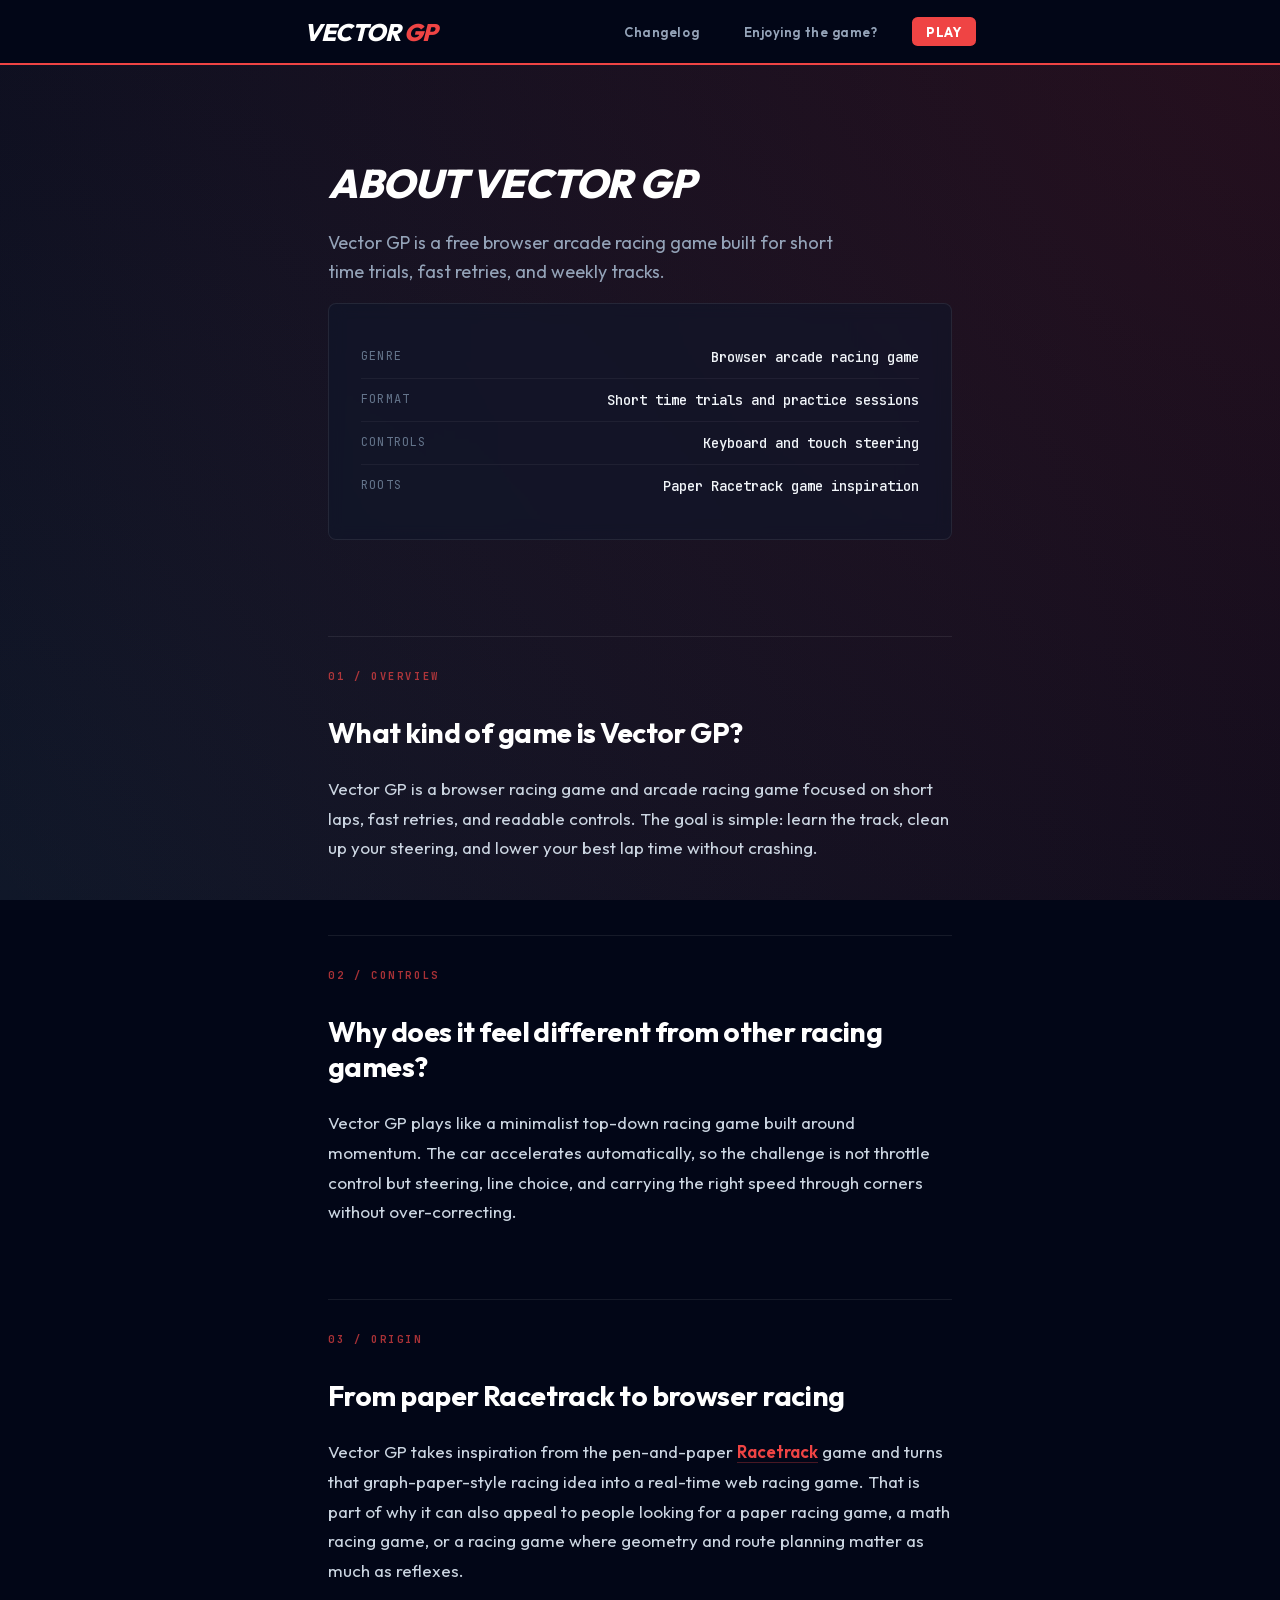
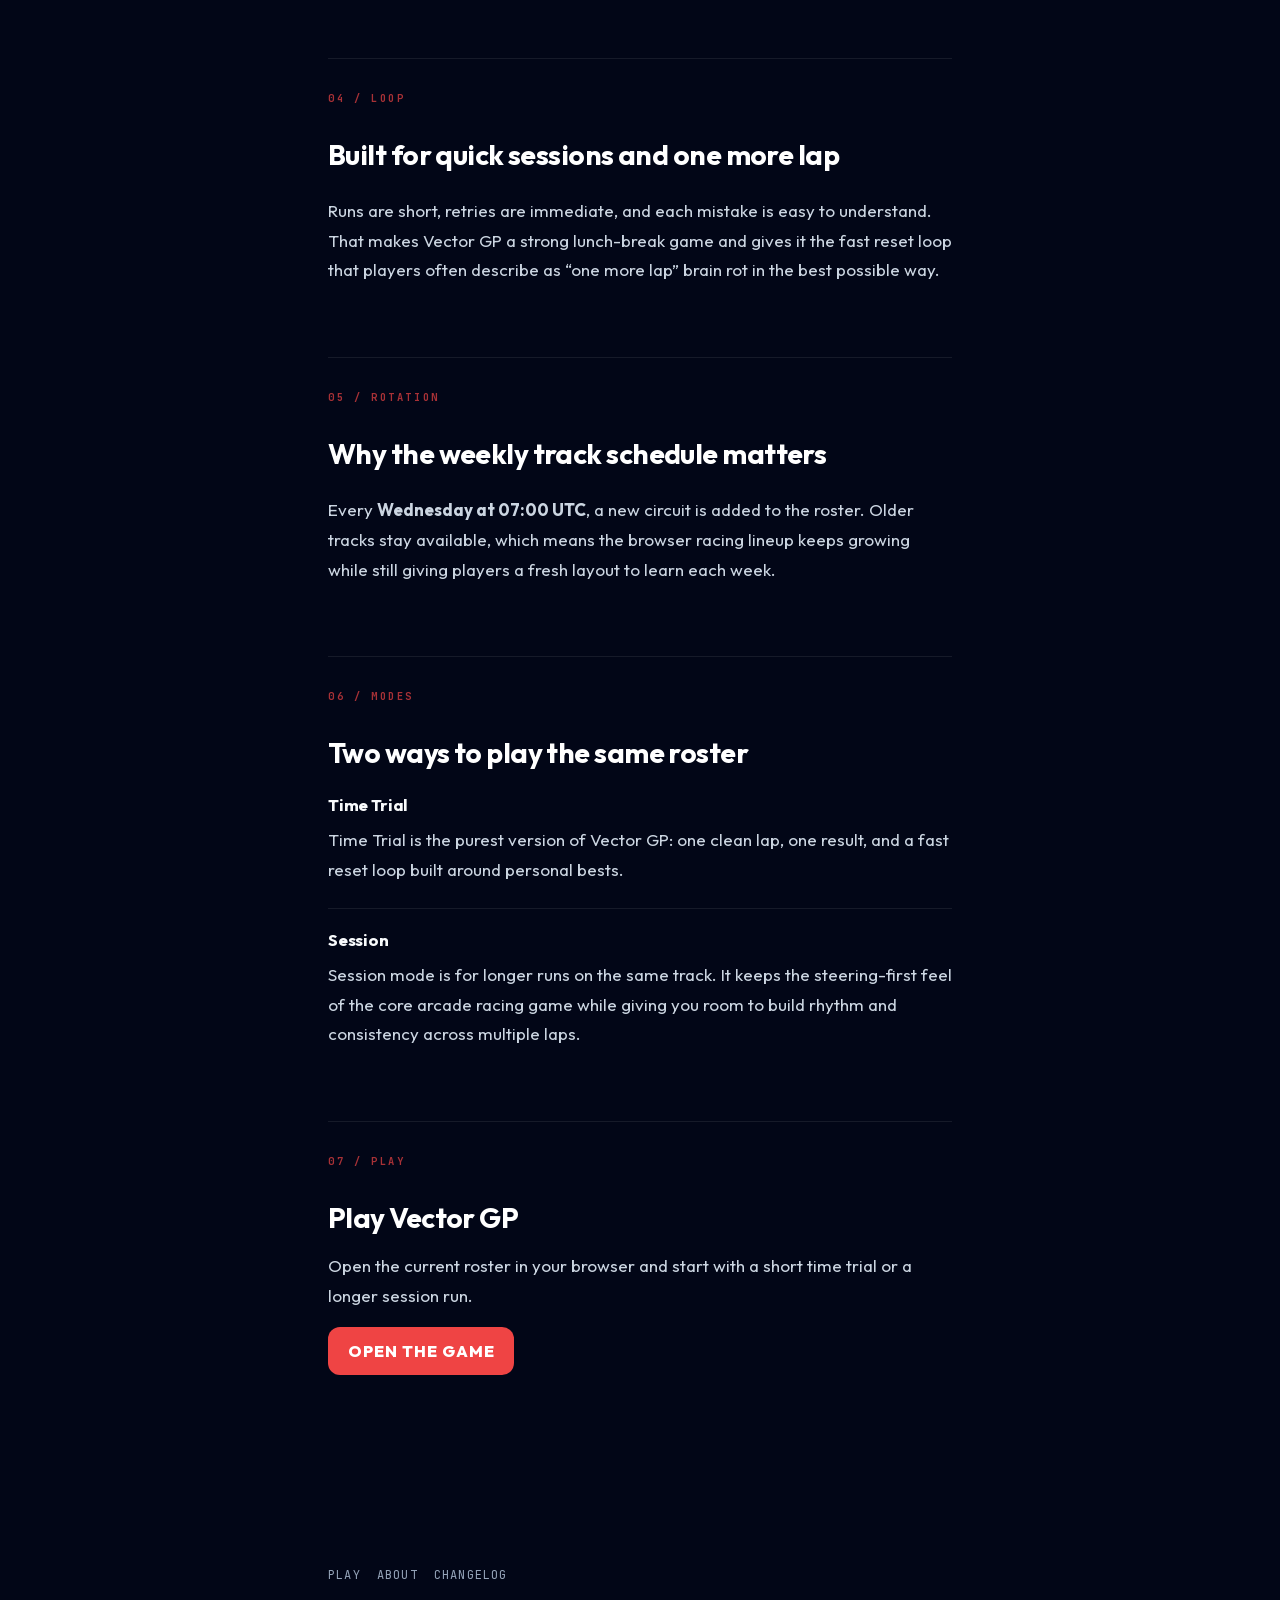
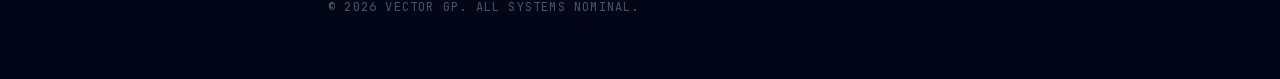
==== commit 0da58522: "Add files via upload Signed-off-by: Bogdan Popa <67425099+shimrut@users.noreply.github.com>" ====
--- a/about.html
+++ b/about.html
@@ -16,6 +16,8 @@
     <title>What Is Vector GP? | Browser Arcade Racing Game</title>
     <meta name="description"
         content="Learn what Vector GP is: a browser arcade racing game inspired by the paper Racetrack game, built for short time trials, fast retries, and weekly tracks.">
+    <meta name="keywords"
+        content="vector gp about, browser racing, free racing game, arcade racing">
     <meta name="author" content="Bogdan Popa">
 
     <meta property="og:type" content="website">
@@ -39,7 +41,8 @@
     <link rel="preload" href="fonts/outfit.woff2" as="font" type="font/woff2" crossorigin>
     <link rel="preload" href="fonts/jetbrainsmono.woff2" as="font" type="font/woff2" crossorigin>
     <link rel="stylesheet" href="fonts.css?v=0.01">
-    <link rel="stylesheet" href="pages.css?v=0.02">
+    <link rel="stylesheet" href="pages.css?v=0.03">
+    <script src="site/support-dropdown.js?v=0.01" defer></script>
 
     <!-- Structured data (SEO + GEO: machine-readable, quotable summary for search and generative engines) -->
     <script type="application/ld+json">
@@ -88,8 +91,40 @@
             <a href="index.html" class="site-logo">Vector <span class="full-name">GP</span></a>
             <nav class="header-right" aria-label="Site">
                 <a href="changelog.html" class="header-utility-link">Changelog</a>
-                <a href="https://buy.stripe.com/4gM14pc3ScQecEq1F69sk00" class="header-utility-link"
-                    target="_blank" rel="noopener noreferrer" title="Support Vector GP for future updates and functionalities">Support - 1€</a>
+                <div class="support-dropdown" data-support-dropdown>
+                    <a href="https://buy.stripe.com/4gM14pc3ScQecEq1F69sk00" class="header-utility-link support-dropdown-trigger"
+                        target="_blank" rel="noopener noreferrer" title="Support Vector GP for future updates and functionalities"
+                        aria-expanded="false" aria-haspopup="true" aria-controls="support-dropdown-menu-about"
+                        data-support-trigger>Enjoying the game?</a>
+                    <div id="support-dropdown-menu-about" class="support-dropdown-menu" hidden data-support-menu>
+                        <div class="support-dropdown-section">
+                            <p class="support-dropdown-heading">send a tip for</p>
+                            <ul class="support-dropdown-list" aria-label="Donation options">
+                                <li>
+                                    <a href="https://buy.stripe.com/4gM14pc3ScQecEq1F69sk00" class="support-dropdown-option"
+                                        target="_blank" rel="noopener noreferrer">
+                                        <span class="support-dropdown-option__title">Salty Pretzel</span>
+                                        <span class="support-dropdown-option__price">1€</span>
+                                    </a>
+                                </li>
+                                <li>
+                                    <a href="https://buy.stripe.com/6oU14pfg42bAdIu5Vm9sk01" class="support-dropdown-option"
+                                        target="_blank" rel="noopener noreferrer">
+                                        <span class="support-dropdown-option__title">Soda Pop</span>
+                                        <span class="support-dropdown-option__price">3€</span>
+                                    </a>
+                                </li>
+                                <li>
+                                    <a href="https://buy.stripe.com/aFa8wR2tieYmcEq1F69sk02" class="support-dropdown-option"
+                                        target="_blank" rel="noopener noreferrer">
+                                        <span class="support-dropdown-option__title">Flat White</span>
+                                        <span class="support-dropdown-option__price">5€</span>
+                                    </a>
+                                </li>
+                            </ul>
+                        </div>
+                    </div>
+                </div>
                 <a href="index.html" class="header-play-link">Play</a>
             </nav>
         </div>
--- a/pages.css
+++ b/pages.css
@@ -83,6 +83,10 @@
     gap: 1.5rem;
 }
 
+.support-dropdown {
+    position: relative;
+}
+
 .header-utility-link {
     display: inline-flex;
     align-items: center;
@@ -101,6 +105,95 @@
 .header-utility-link:hover,
 .header-utility-link:focus-visible {
     color: var(--accent-color);
+}
+
+.support-dropdown-menu {
+    position: absolute;
+    top: calc(100% + 0.35rem);
+    right: 0;
+    width: 12rem;
+    min-width: 12rem;
+    padding: 0.35rem;
+    margin: 0;
+    background: var(--glass-bg);
+    border: 1px solid var(--glass-border);
+    border-radius: 0.75rem;
+    box-shadow: var(--card-shadow);
+    z-index: 1001;
+    backdrop-filter: blur(12px);
+    -webkit-backdrop-filter: blur(12px);
+}
+
+.support-dropdown-section {
+    padding: 0.3rem;
+}
+
+.support-dropdown-heading {
+    margin: 0 0 0.18rem;
+    padding: 0 0.5rem;
+    color: rgba(148, 163, 184, 0.8);
+    font-family: var(--mono-font);
+    font-size: 0.62rem;
+    font-weight: 700;
+    letter-spacing: 0.14em;
+    text-transform: uppercase;
+}
+
+.support-dropdown-list {
+    list-style: none;
+    margin: 0;
+    padding: 0;
+    display: grid;
+    gap: 0.08rem;
+}
+
+.support-dropdown-option {
+    display: flex;
+    align-items: center;
+    justify-content: flex-start;
+    width: 100%;
+    gap: 0.55rem;
+    padding: 0.72rem 0.8rem;
+    border-radius: 0.55rem;
+    color: var(--text-color);
+    text-decoration: none;
+    text-align: left;
+    font-size: 0.88rem;
+    font-weight: 500;
+    transition: background 0.15s ease, color 0.15s ease;
+}
+
+.support-dropdown-option__title,
+.support-dropdown-option__price {
+    display: block;
+}
+
+.support-dropdown-option__title {
+    color: rgba(248, 250, 252, 0.92);
+    line-height: 1.15;
+}
+
+.support-dropdown-option__price {
+    order: -1;
+    flex: 0 0 1.65rem;
+    color: var(--accent-color);
+    font-family: var(--mono-font);
+    font-size: 0.74rem;
+    font-weight: 700;
+    letter-spacing: 0.02em;
+    text-align: left;
+}
+
+.support-dropdown-option:hover,
+.support-dropdown-option:focus-visible {
+    background: rgba(239, 68, 68, 0.12);
+    color: #fff;
+    outline: none;
+}
+
+.support-dropdown-option:hover .support-dropdown-option__price,
+.support-dropdown-option:focus-visible .support-dropdown-option__price {
+    color: rgba(248, 250, 252, 0.86);
 }
 
 .header-play-link {
@@ -346,6 +439,18 @@
         letter-spacing: 0.01em;
     }
 
+    .support-dropdown-heading {
+        font-size: 0.68rem;
+    }
+
+    .support-dropdown-option {
+        font-size: 0.96rem;
+    }
+
+    .support-dropdown-option__price {
+        font-size: 0.8rem;
+    }
+
     .header-play-link {
         min-height: 2.45rem;
         padding: 0.34rem 0.7rem;
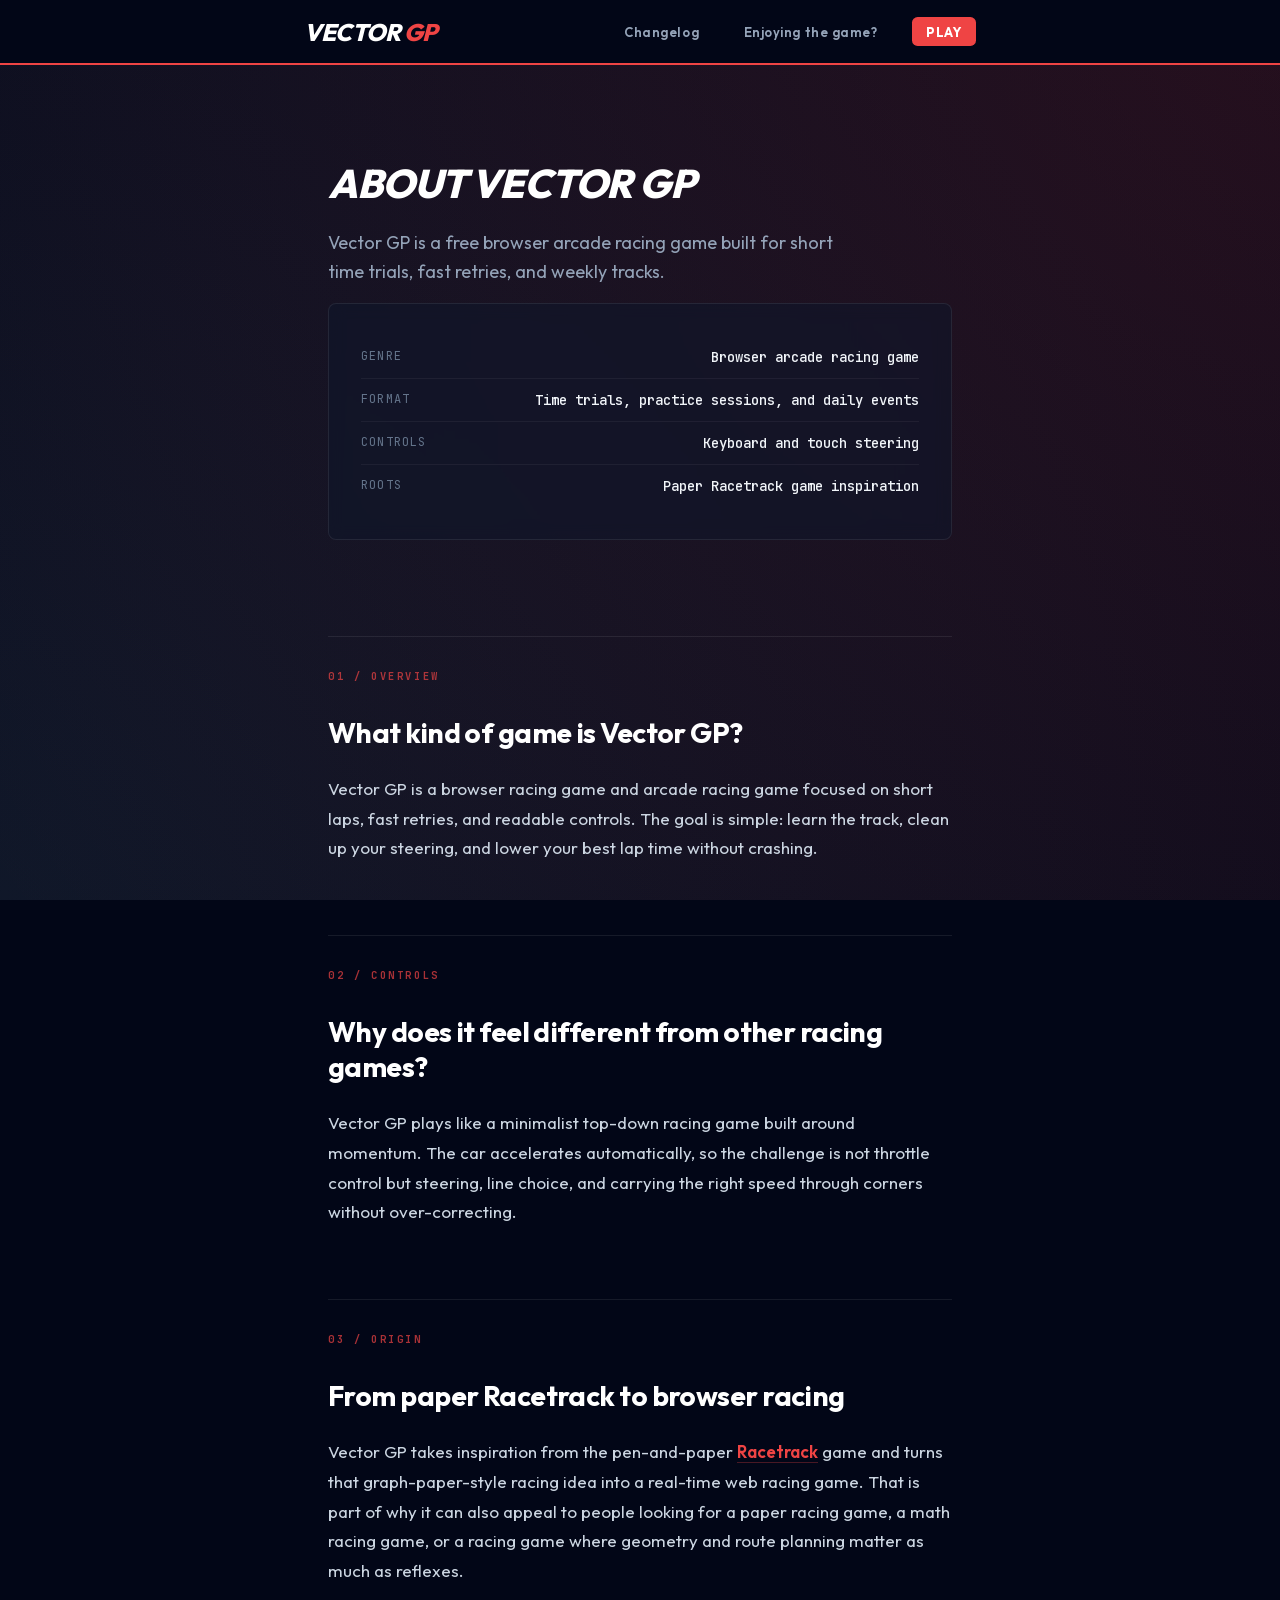
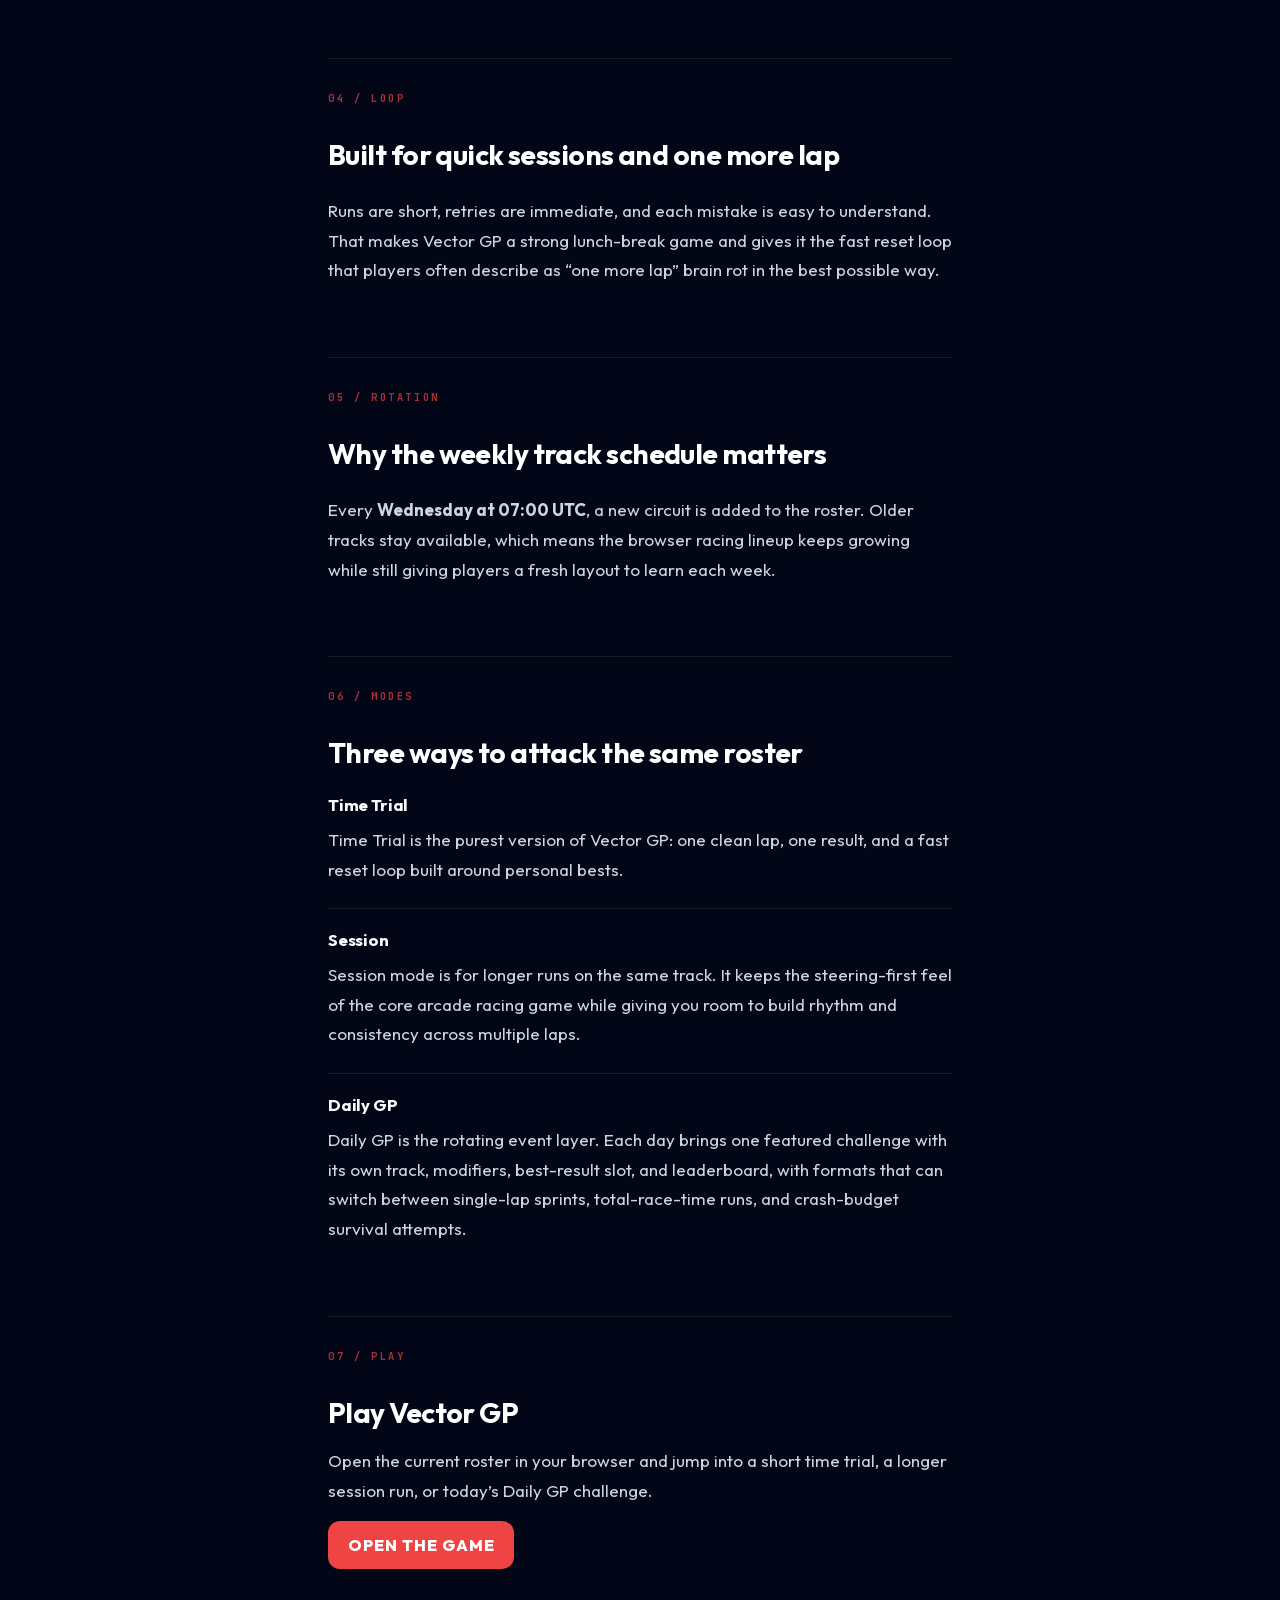
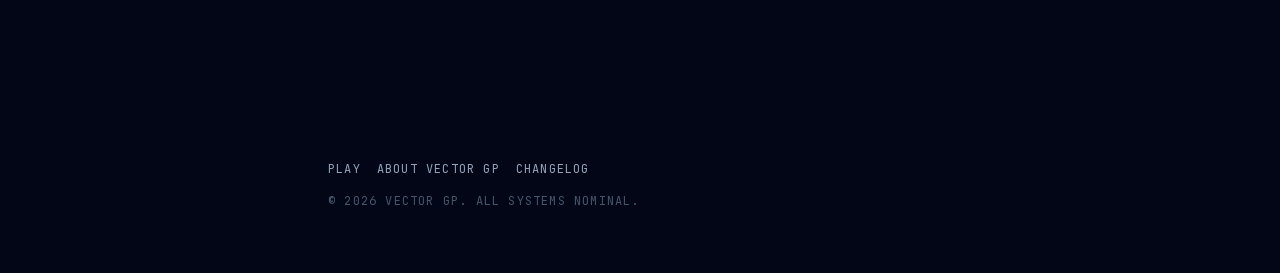
==== commit 583a53ce: "Add files via upload Signed-off-by: Bogdan Popa <67425099+shimrut@users.noreply.github.com>" ====
--- a/about.html
+++ b/about.html
@@ -40,9 +40,9 @@
     <link rel="icon" type="image/png" href="favicon.png">
     <link rel="preload" href="fonts/outfit.woff2" as="font" type="font/woff2" crossorigin>
     <link rel="preload" href="fonts/jetbrainsmono.woff2" as="font" type="font/woff2" crossorigin>
-    <link rel="stylesheet" href="fonts.css?v=0.01">
-    <link rel="stylesheet" href="pages.css?v=0.03">
-    <script src="site/support-dropdown.js?v=0.01" defer></script>
+    <link rel="stylesheet" href="fonts.css?v=1.40">
+    <link rel="stylesheet" href="pages.css?v=1.40">
+    <script src="site/support-dropdown.js?v=1.40" defer></script>
 
     <!-- Structured data (SEO + GEO: machine-readable, quotable summary for search and generative engines) -->
     <script type="application/ld+json">
@@ -77,7 +77,7 @@
         "@type": "BreadcrumbList",
         "itemListElement": [
           { "@type": "ListItem", "position": 1, "name": "Play", "item": "https://vectorgp.run/" },
-          { "@type": "ListItem", "position": 2, "name": "About", "item": "https://vectorgp.run/about.html" }
+          { "@type": "ListItem", "position": 2, "name": "About Vector GP", "item": "https://vectorgp.run/about.html" }
         ]
       }
     }
@@ -142,7 +142,7 @@
                 </div>
                 <div class="spec-item">
                     <span class="spec-label">Format</span>
-                    <span class="spec-value">Short time trials and practice sessions</span>
+                    <span class="spec-value">Time trials, practice sessions, and daily events</span>
                 </div>
                 <div class="spec-item">
                     <span class="spec-label">Controls</span>
@@ -210,7 +210,7 @@
         <section class="about-section">
             <span class="about-section__label">06 / Modes</span>
             <div class="about-content">
-                <h2>Two ways to play the same roster</h2>
+                <h2>Three ways to attack the same roster</h2>
                 <div class="about-faq-list">
                     <article class="about-faq-item">
                         <h3>Time Trial</h3>
@@ -223,6 +223,12 @@
                             core arcade racing game while giving you room to build rhythm and consistency across
                             multiple laps.</p>
                     </article>
+                    <article class="about-faq-item">
+                        <h3>Daily GP</h3>
+                        <p>Daily GP is the rotating event layer. Each day brings one featured challenge with its own
+                            track, modifiers, best-result slot, and leaderboard, with formats that can switch between
+                            single-lap sprints, total-race-time runs, and crash-budget survival attempts.</p>
+                    </article>
                 </div>
             </div>
         </section>
@@ -231,7 +237,8 @@
             <span class="about-section__label">07 / Play</span>
             <div class="about-content about-cta">
                 <h2>Play Vector GP</h2>
-                <p>Open the current roster in your browser and start with a short time trial or a longer session run.</p>
+                <p>Open the current roster in your browser and jump into a short time trial, a longer session run, or
+                    today’s Daily GP challenge.</p>
                 <a href="index.html" class="about-cta__link">Open the game</a>
             </div>
         </section>
@@ -240,7 +247,7 @@
     <footer class="about-footer">
         <nav class="about-footer__nav" aria-label="Footer">
             <a href="index.html">Play</a>
-            <a href="about.html">About</a>
+            <a href="about.html">About Vector GP</a>
             <a href="changelog.html">Changelog</a>
         </nav>
         &copy; 2026 Vector GP. ALL SYSTEMS NOMINAL.
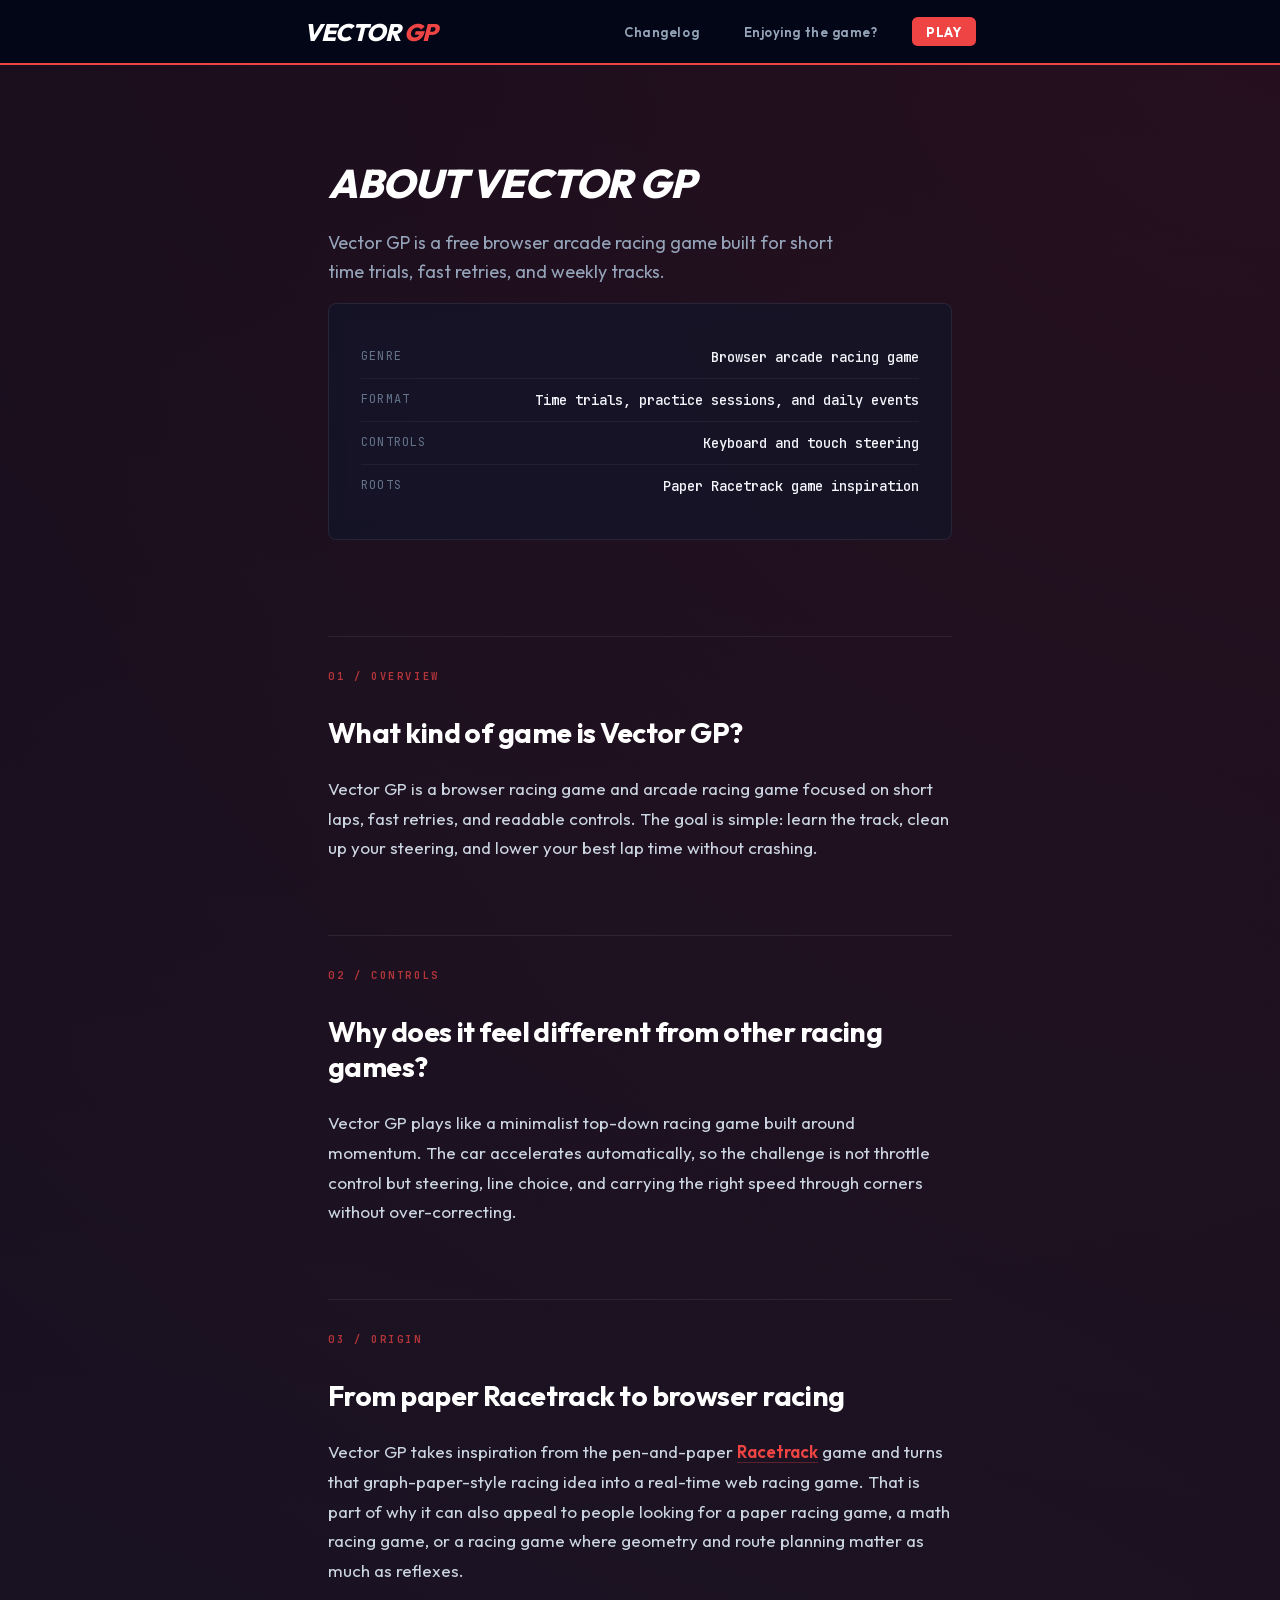
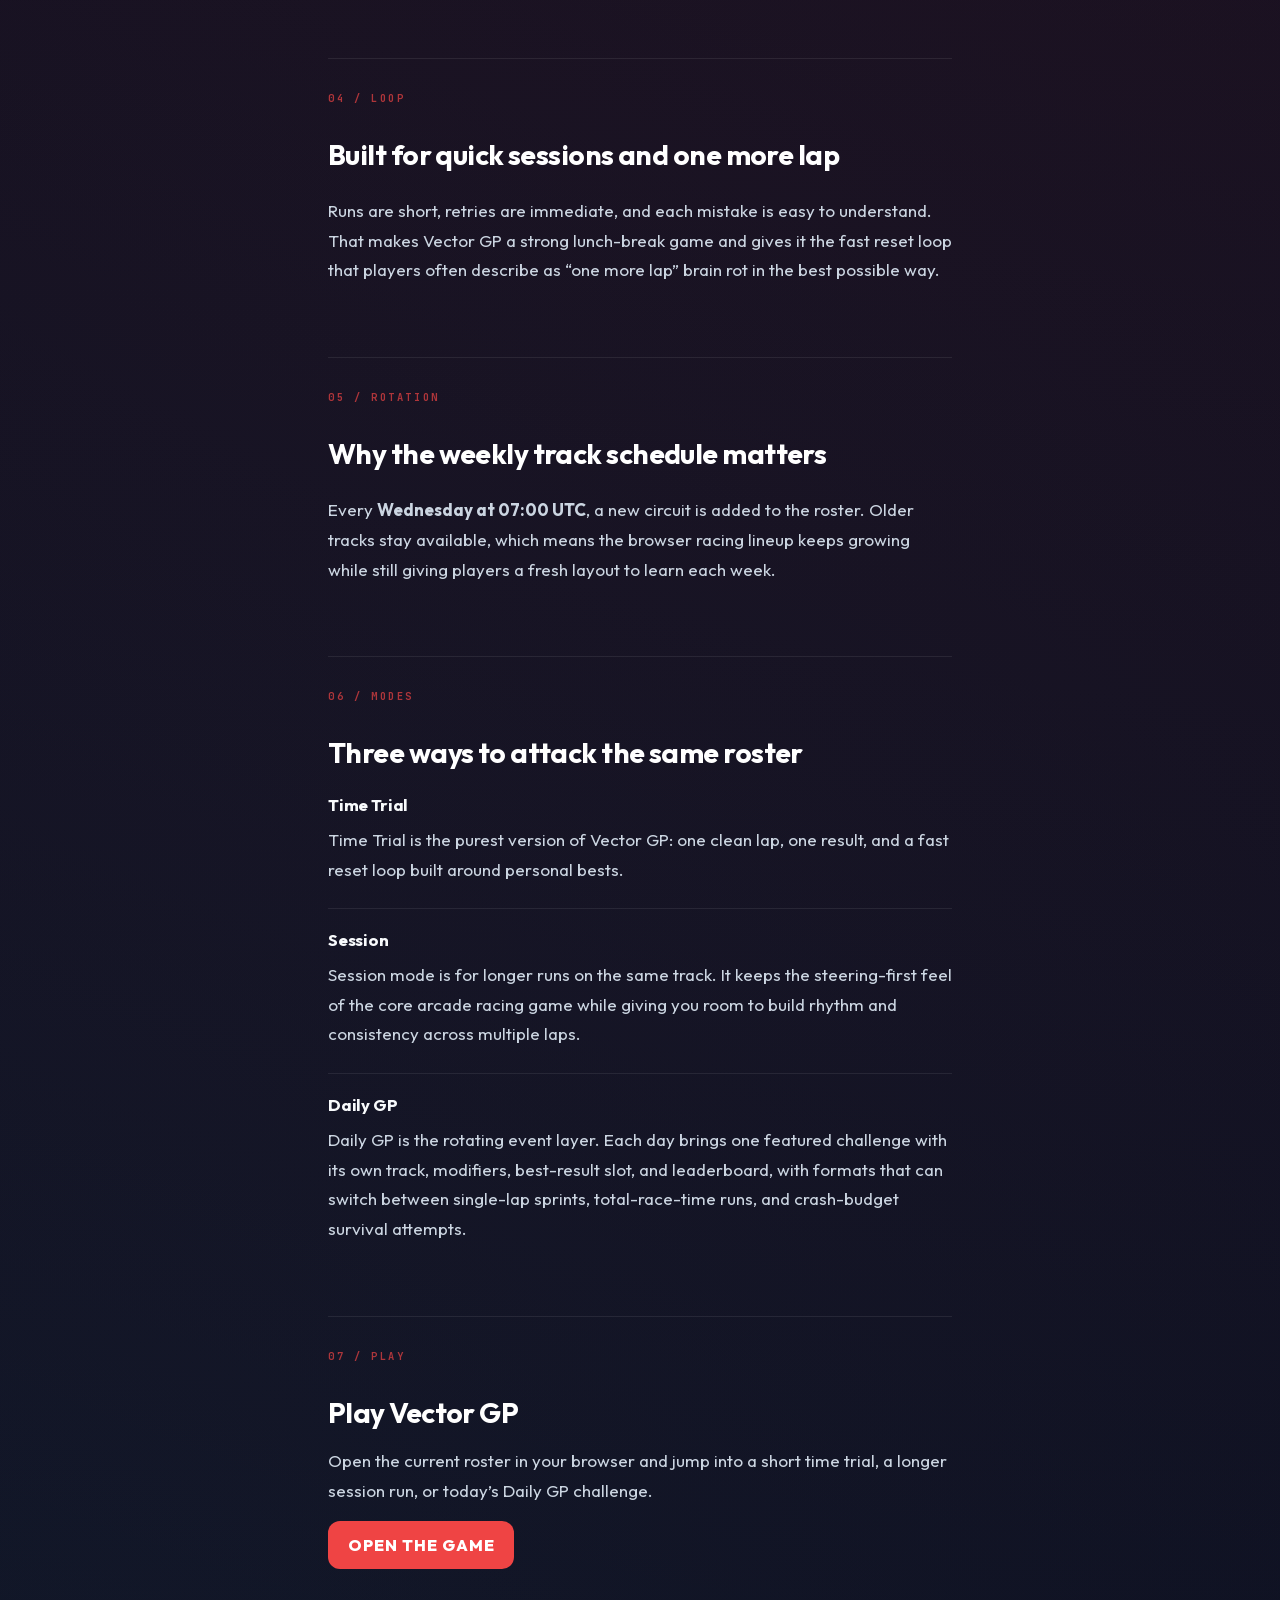
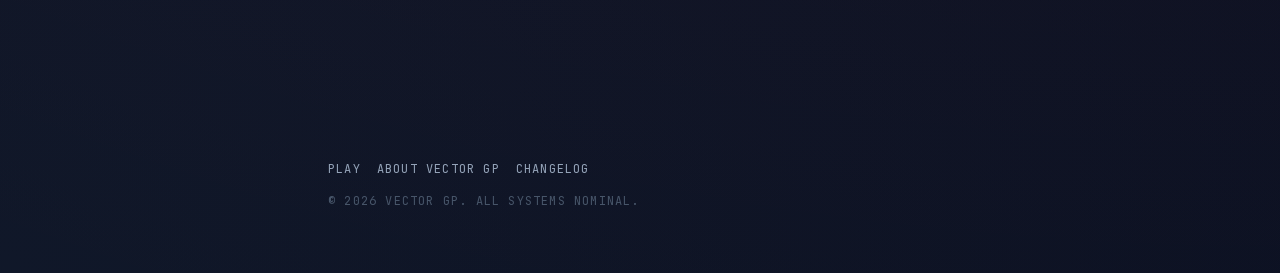
==== commit 42a97784: "Add files via upload Signed-off-by: Bogdan Popa <67425099+shimrut@users.noreply.github.com>" ====
--- a/about.html
+++ b/about.html
@@ -40,9 +40,9 @@
     <link rel="icon" type="image/png" href="favicon.png">
     <link rel="preload" href="fonts/outfit.woff2" as="font" type="font/woff2" crossorigin>
     <link rel="preload" href="fonts/jetbrainsmono.woff2" as="font" type="font/woff2" crossorigin>
-    <link rel="stylesheet" href="fonts.css?v=1.40">
-    <link rel="stylesheet" href="pages.css?v=1.40">
-    <script src="site/support-dropdown.js?v=1.40" defer></script>
+    <link rel="stylesheet" href="fonts.css?v=1.82">
+    <link rel="stylesheet" href="pages.css?v=1.82">
+    <script src="site/support-dropdown.js?v=1.82" defer></script>
 
     <!-- Structured data (SEO + GEO: machine-readable, quotable summary for search and generative engines) -->
     <script type="application/ld+json">
--- a/pages.css
+++ b/pages.css
@@ -23,7 +23,6 @@
     min-height: 100vh;
     background: var(--bg-color);
     background-image: var(--hero-gradient);
-    background-attachment: fixed;
     color: var(--text-color);
     user-select: text;
     -webkit-user-select: text;
@@ -248,6 +247,101 @@
     margin: 0;
 }
 
+.changelog-archive {
+    margin-top: 1rem;
+}
+
+.changelog-archive__list {
+    display: grid;
+    gap: 0.9rem;
+    margin-top: 1rem;
+}
+
+.changelog-archive[open] {
+    padding-top: 0.5rem;
+}
+
+.changelog-archive__summary {
+    display: inline-flex;
+    align-items: center;
+    gap: 0.6rem;
+    padding: 0.8rem 1rem;
+    margin-bottom: 0.5rem;
+    border: 1px solid rgba(255, 255, 255, 0.08);
+    border-radius: 999px;
+    background: rgba(15, 23, 42, 0.45);
+    color: #f8fafc;
+    cursor: pointer;
+    font-family: var(--mono-font);
+    font-size: 0.82rem;
+    font-weight: 700;
+    letter-spacing: 0.06em;
+    text-transform: uppercase;
+    list-style: none;
+}
+
+.changelog-archive__summary::-webkit-details-marker {
+    display: none;
+}
+
+.changelog-archive__summary::before {
+    content: '+';
+    color: var(--accent-color);
+    font-size: 1rem;
+    line-height: 1;
+}
+
+.changelog-archive[open] .changelog-archive__summary::before {
+    content: '-';
+}
+
+.changelog-release {
+    border: 1px solid rgba(255, 255, 255, 0.08);
+    border-radius: 1rem;
+    background: rgba(15, 23, 42, 0.32);
+}
+
+.changelog-release__summary {
+    display: flex;
+    align-items: center;
+    gap: 0.7rem;
+    padding: 0.95rem 1rem;
+    color: #f8fafc;
+    cursor: pointer;
+    font-family: var(--mono-font);
+    font-size: 0.84rem;
+    font-weight: 700;
+    letter-spacing: 0.08em;
+    text-transform: uppercase;
+    list-style: none;
+}
+
+.changelog-release__summary::-webkit-details-marker {
+    display: none;
+}
+
+.changelog-release__summary::before {
+    content: '+';
+    color: var(--accent-color);
+    font-size: 1rem;
+    line-height: 1;
+}
+
+.changelog-release[open] .changelog-release__summary::before {
+    content: '-';
+}
+
+.about-section--nested {
+    margin-bottom: 0;
+    padding: 0 1rem 1.2rem;
+    border-top: 1px solid rgba(255, 255, 255, 0.06);
+}
+
+.about-section--nested .about-section__label {
+    margin-bottom: 1.25rem;
+    padding-top: 1.2rem;
+}
+
 .about-specs--glance {
     margin-top: 2rem;
 }
